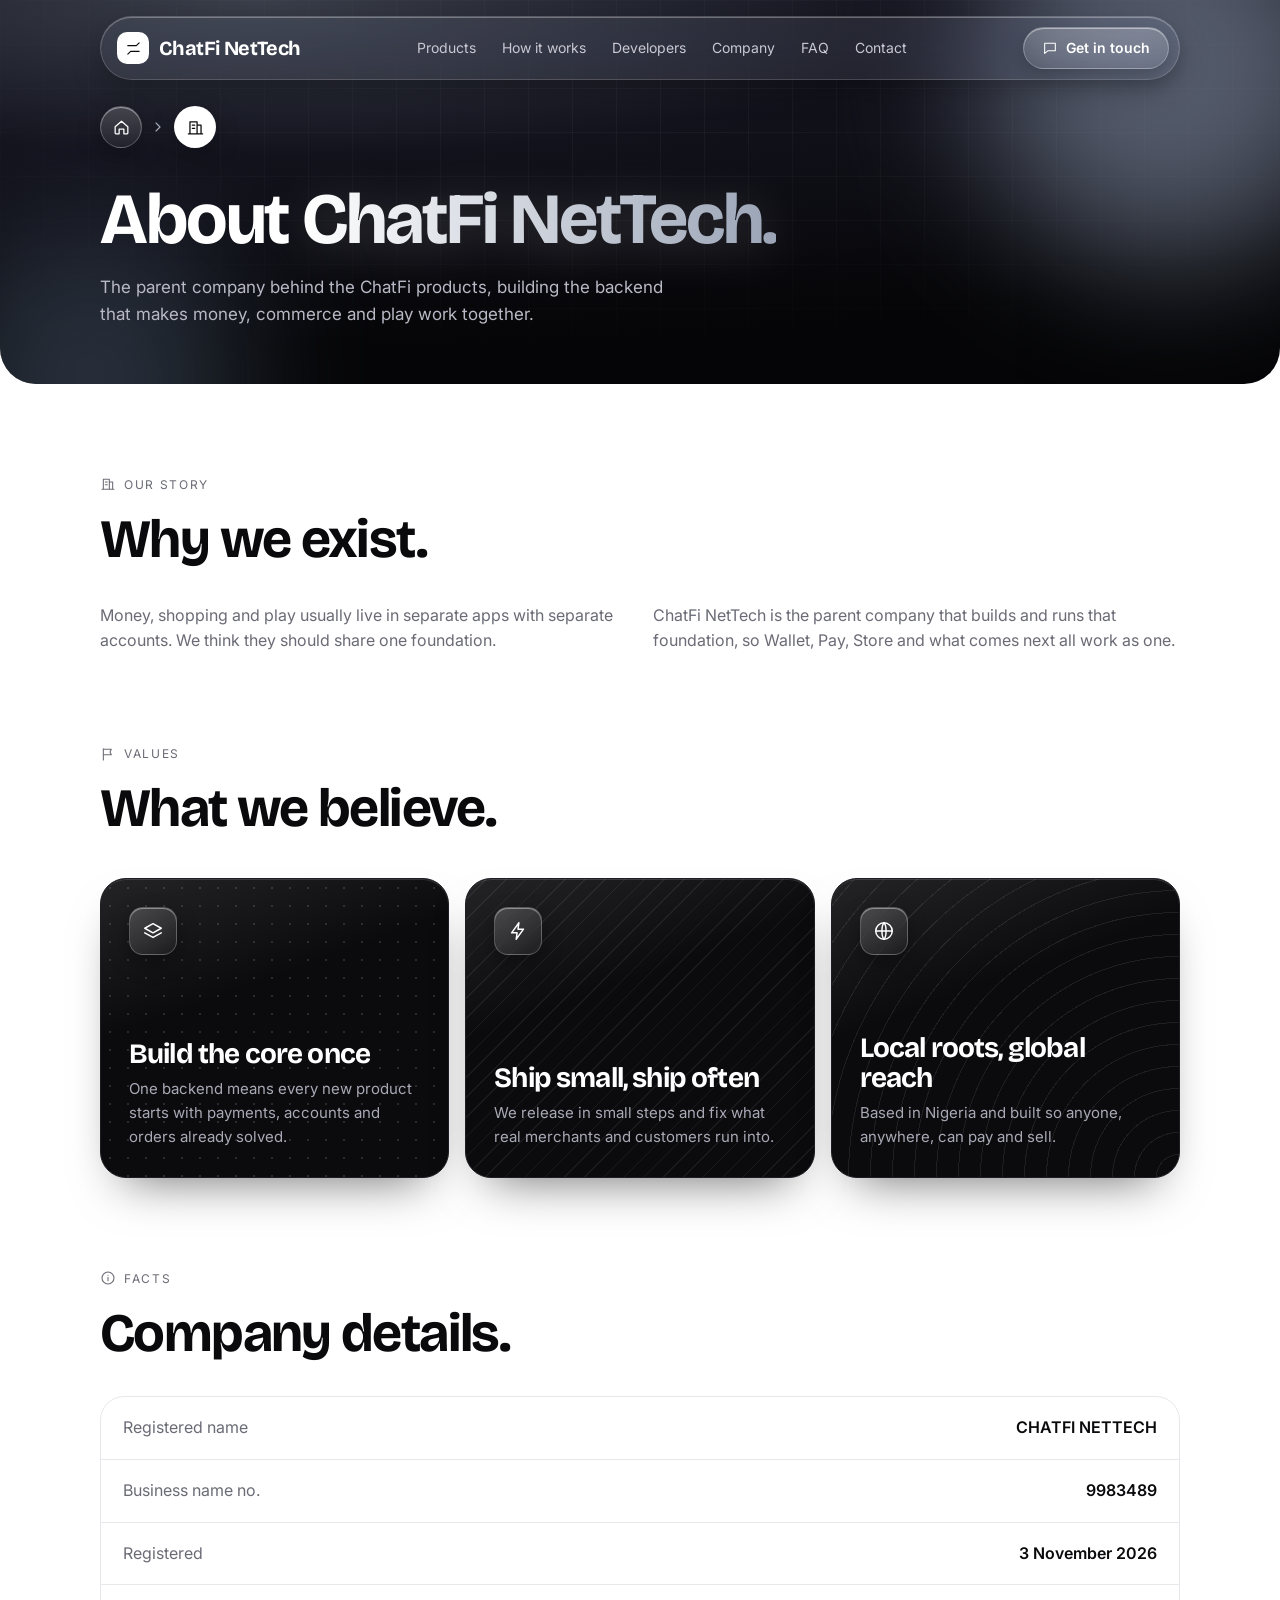
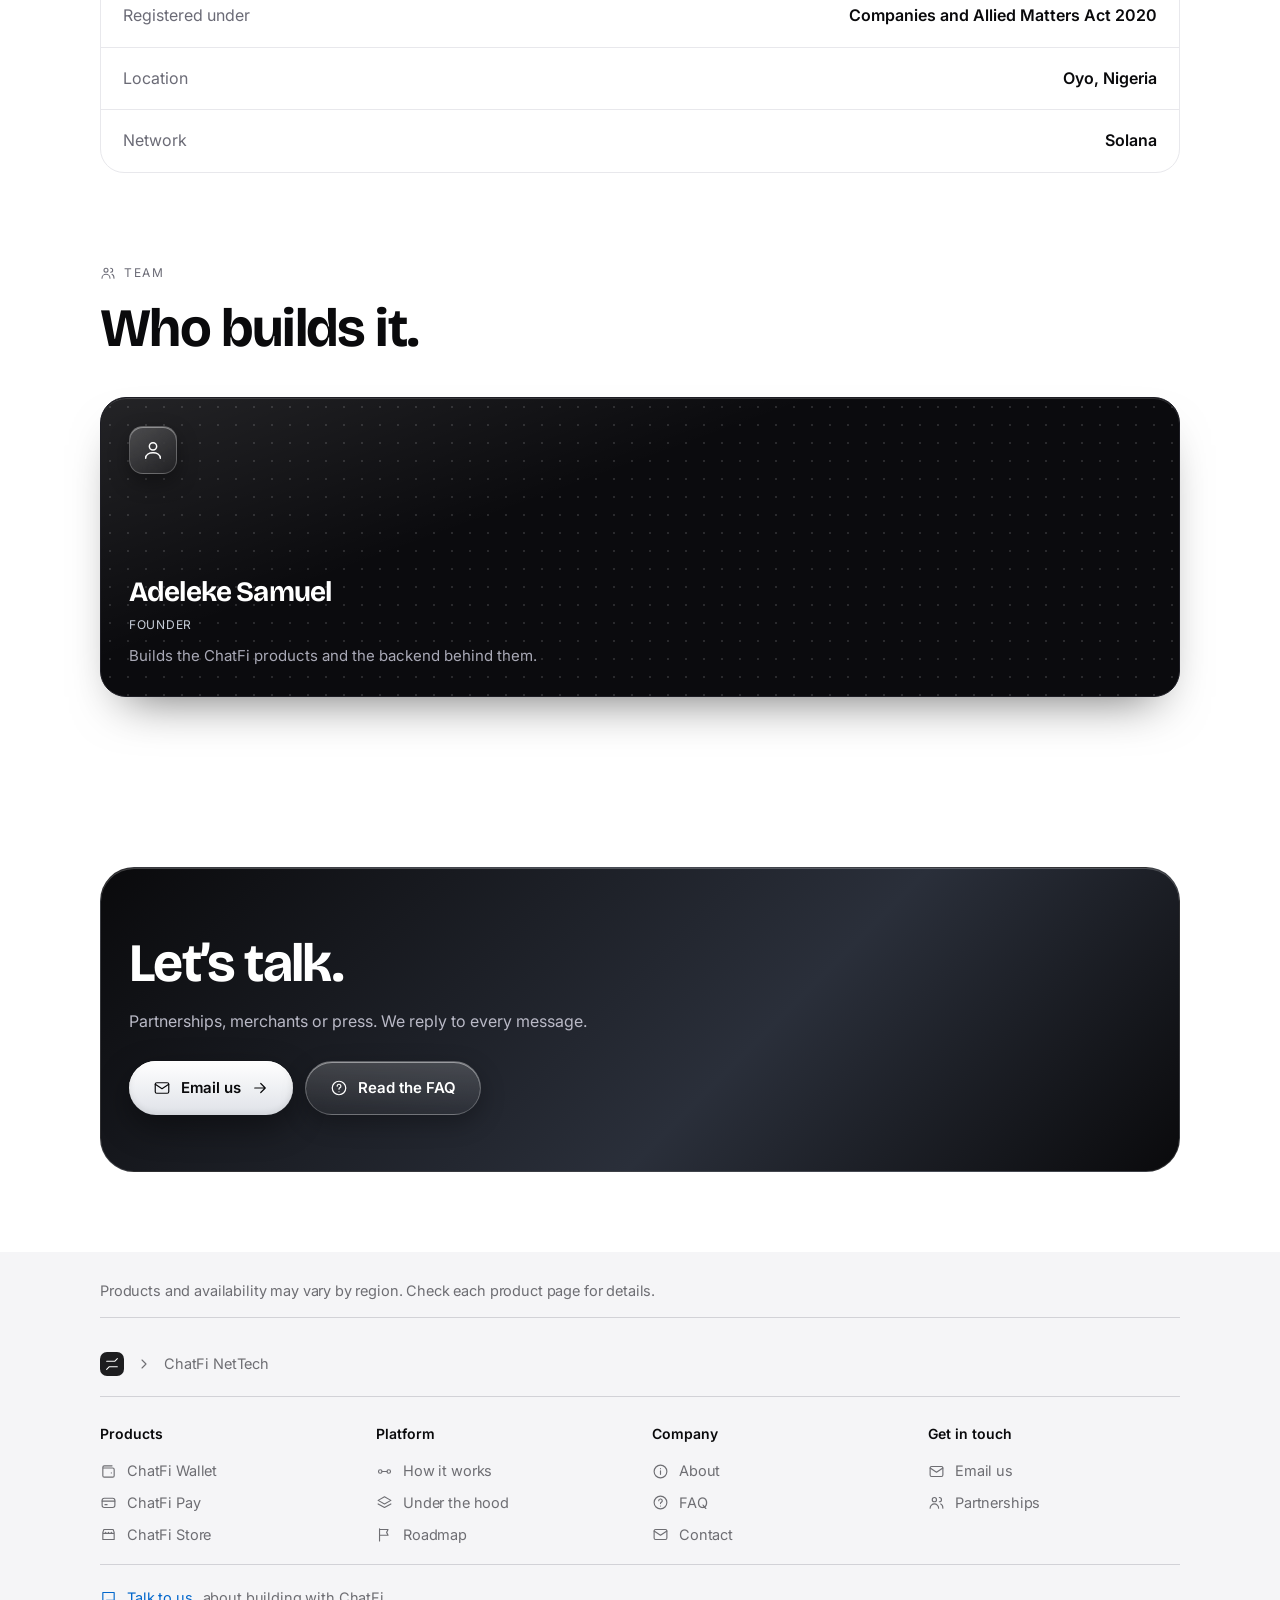
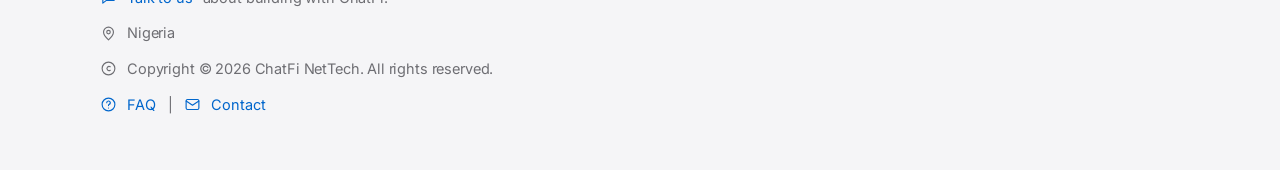
==== about.html @ 21c11945 "Add How it works, Under the hood, About and FAQ pages" ====
<!DOCTYPE html>
<html lang="en">
<head>
<meta charset="utf-8">
<meta name="viewport" content="width=device-width, initial-scale=1, viewport-fit=cover">
<title>About | ChatFi NetTech</title>
<meta name="description" content="About ChatFi NetTech, the parent company behind ChatFi Wallet, Pay and Store.">
<link rel="preconnect" href="https://fonts.googleapis.com">
<link rel="preconnect" href="https://fonts.gstatic.com" crossorigin>
<link href="https://fonts.googleapis.com/css2?family=Bricolage+Grotesque:wght@500;700&family=Inter:wght@400;500;600&display=swap" rel="stylesheet">
<link rel="stylesheet" href="style.css">
<link rel="stylesheet" href="pages.css">
</head>
<body>
<header class="hero page-hero">
<div class="grid"></div>
<div class="wrap">
<nav>
<a class="brand" href="index.html"><span class="logo"><svg class="i" viewBox="0 0 24 24"><path d="M4 8h12l4-4M20 16H8l-4 4"/></svg></span>ChatFi NetTech</a>
<div class="links"><a href="index.html#products">Products</a><a href="how-it-works.html">How it works</a><a href="under-the-hood.html">Developers</a><a href="about.html">Company</a><a href="faq.html">FAQ</a><a href="index.html#contact">Contact</a></div>
<a class="pill" href="index.html#contact"><svg class="i" viewBox="0 0 24 24"><path d="M4 5h16v11H9l-5 4V5z"/></svg>Get in touch</a>
</nav>
<div class="crumbs" role="navigation" aria-label="Breadcrumb"><a class="cr" href="index.html" aria-label="Home" title="Home"><svg class="i" viewBox="0 0 24 24"><path d="M4 11l8-7 8 7v8a1 1 0 0 1-1 1h-4v-6H9v6H5a1 1 0 0 1-1-1v-8z"/></svg></a><svg class="i" viewBox="0 0 24 24"><path d="M9 6l6 6-6 6"/></svg><span class="cr on" aria-current="page" title="About"><svg class="i" viewBox="0 0 24 24"><path d="M5 20V5h9v15M14 9h5v11M3 20h18M8 9h3M8 13h3"/></svg></span></div>
<h1>About <span>ChatFi NetTech.</span></h1>
<p class="lead">The parent company behind the ChatFi products, building the backend that makes money, commerce and play work together.</p>
</div>
</header>
<main class="wrap">
<section><div class="rv"><span class="tag"><svg class="i" viewBox="0 0 24 24"><path d="M5 20V5h9v15M14 9h5v11M3 20h18M8 9h3M8 13h3"/></svg>Our story</span><h2>Why we exist.</h2></div><div class="two rv"><p>Money, shopping and play usually live in separate apps with separate accounts. We think they should share one foundation.</p><p>ChatFi NetTech is the parent company that builds and runs that foundation, so Wallet, Pay, Store and what comes next all work as one.</p></div></section><section><div class="rv"><span class="tag"><svg class="i" viewBox="0 0 24 24"><path d="M5 21V4M5 5h12l-2 4 2 4H5"/></svg>Values</span><h2>What we believe.</h2></div><div class="cards rv"><div class="card st"><div class="pat p1"></div><div class="ic"><svg class="i" viewBox="0 0 24 24"><path d="M12 4l9 5-9 5-9-5 9-5zM3 14l9 5 9-5"/></svg></div><h3>Build the core once</h3><p>One backend means every new product starts with payments, accounts and orders already solved.</p></div><div class="card st"><div class="pat p2"></div><div class="ic"><svg class="i" viewBox="0 0 24 24"><path d="M13 3L5 14h6l-1 7 8-11h-6l1-7z"/></svg></div><h3>Ship small, ship often</h3><p>We release in small steps and fix what real merchants and customers run into.</p></div><div class="card st"><div class="pat p3"></div><div class="ic"><svg class="i" viewBox="0 0 24 24"><circle cx="12" cy="12" r="9"/><path d="M3 12h18M12 3c3 3 3 15 0 18M12 3c-3 3-3 15 0 18"/></svg></div><h3>Local roots, global reach</h3><p>Based in Nigeria and built so anyone, anywhere, can pay and sell.</p></div></div></section><section><div class="rv"><span class="tag"><svg class="i" viewBox="0 0 24 24"><circle cx="12" cy="12" r="9"/><path d="M12 11v5M12 8h.01"/></svg>Facts</span><h2>Company details.</h2></div><div class="kv rv"><div><span>Registered name</span><b>CHATFI NETTECH</b></div><div><span>Business name no.</span><b>9983489</b></div><div><span>Registered</span><b>3 November 2026</b></div><div><span>Registered under</span><b>Companies and Allied Matters Act 2020</b></div><div><span>Location</span><b>Oyo, Nigeria</b></div><div><span>Network</span><b>Solana</b></div></div></section><section><div class="rv"><span class="tag"><svg class="i" viewBox="0 0 24 24"><circle cx="9" cy="8" r="3"/><path d="M3 20c0-3.5 3-6 6-6s6 2.5 6 6M16 5a3 3 0 0 1 0 6M18 14c2 .8 3 3 3 6"/></svg>Team</span><h2>Who builds it.</h2></div><div class="cards rv"><div class="card st"><div class="pat p1"></div><div class="ic"><svg class="i" viewBox="0 0 24 24"><circle cx="12" cy="8" r="4"/><path d="M4 21c0-4 4-6 8-6s8 2 8 6"/></svg></div><h3>Adeleke Samuel</h3><span class="pur">Founder</span><p>Builds the ChatFi products and the backend behind them.</p></div></div></section><section><div class="band sm rv"><h2>Let’s talk.</h2><p>Partnerships, merchants or press. We reply to every message.</p><div class="cta"><a class="btn w" href="mailto:adelekesamuel917@gmail.com"><svg class="i" viewBox="0 0 24 24"><rect x="3" y="5" width="18" height="14" rx="2"/><path d="M3 7l9 6 9-6"/></svg>Email us <svg class="i" viewBox="0 0 24 24"><path d="M5 12h14M13 6l6 6-6 6"/></svg></a><a class="btn o" href="faq.html"><svg class="i" viewBox="0 0 24 24"><circle cx="12" cy="12" r="9"/><path d="M9.5 9.5a2.5 2.5 0 1 1 3.5 2.3c-.7.4-1 .9-1 1.7M12 17h.01"/></svg>Read the FAQ</a></div></div></section>
</main>
<footer class="ft"><div class="wrap">
<p class="note">Products and availability may vary by region. Check each product page for details.</p>
<div class="crumb"><span class="logo"><svg class="i" viewBox="0 0 24 24"><path d="M4 8h12l4-4M20 16H8l-4 4"/></svg></span><svg class="i" viewBox="0 0 24 24"><path d="M9 6l6 6-6 6"/></svg><span>ChatFi NetTech</span></div>
<div class="fgrid">
<details class="fs"><summary><span class="sl"><svg class="i" viewBox="0 0 24 24"><rect x="4" y="4" width="7" height="7" rx="1.5"/><rect x="13" y="4" width="7" height="7" rx="1.5"/><rect x="4" y="13" width="7" height="7" rx="1.5"/><rect x="13" y="13" width="7" height="7" rx="1.5"/></svg>Products</span><svg class="i" viewBox="0 0 24 24"><path d="M6 9l6 6 6-6"/></svg></summary><div><a href="index.html#products"><svg class="i" viewBox="0 0 24 24"><path d="M4 7h14a2 2 0 0 1 2 2v9a2 2 0 0 1-2 2H6a2 2 0 0 1-2-2V7zm0 0V6a2 2 0 0 1 2-2h11M16 14h.01"/></svg>ChatFi Wallet</a><a href="https://pay.chatfi.pro"><svg class="i" viewBox="0 0 24 24"><rect x="3" y="6" width="18" height="13" rx="3"/><path d="M3 10h18M7 15h3"/></svg>ChatFi Pay</a><a href="https://chatfi.shop"><svg class="i" viewBox="0 0 24 24"><path d="M4 9l1.5-4h13L20 9M4 9v10h16V9M4 9c0 2 4 2 4 0 0 2 4 2 4 0 0 2 4 2 4 0 0 2 4 2 4 0"/></svg>ChatFi Store</a></div></details>
<details class="fs"><summary><span class="sl"><svg class="i" viewBox="0 0 24 24"><path d="M12 4l9 5-9 5-9-5 9-5zM3 14l9 5 9-5"/></svg>Platform</span><svg class="i" viewBox="0 0 24 24"><path d="M6 9l6 6 6-6"/></svg></summary><div><a href="how-it-works.html"><svg class="i" viewBox="0 0 24 24"><circle cx="6" cy="12" r="2.5"/><circle cx="18" cy="12" r="2.5"/><path d="M8.5 12h7"/></svg>How it works</a><a href="under-the-hood.html"><svg class="i" viewBox="0 0 24 24"><path d="M12 4l9 5-9 5-9-5 9-5zM3 14l9 5 9-5"/></svg>Under the hood</a><a href="index.html#roadmap"><svg class="i" viewBox="0 0 24 24"><path d="M5 21V4M5 5h12l-2 4 2 4H5"/></svg>Roadmap</a></div></details>
<details class="fs"><summary><span class="sl"><svg class="i" viewBox="0 0 24 24"><path d="M5 20V5h9v15M14 9h5v11M3 20h18M8 9h3M8 13h3"/></svg>Company</span><svg class="i" viewBox="0 0 24 24"><path d="M6 9l6 6 6-6"/></svg></summary><div><a href="about.html"><svg class="i" viewBox="0 0 24 24"><circle cx="12" cy="12" r="9"/><path d="M12 11v5M12 8h.01"/></svg>About</a><a href="faq.html"><svg class="i" viewBox="0 0 24 24"><circle cx="12" cy="12" r="9"/><path d="M9.5 9.5a2.5 2.5 0 1 1 3.5 2.3c-.7.4-1 .9-1 1.7M12 17h.01"/></svg>FAQ</a><a href="index.html#contact"><svg class="i" viewBox="0 0 24 24"><rect x="3" y="5" width="18" height="14" rx="2"/><path d="M3 7l9 6 9-6"/></svg>Contact</a></div></details>
<details class="fs"><summary><span class="sl"><svg class="i" viewBox="0 0 24 24"><path d="M4 5h16v11H9l-5 4V5z"/></svg>Get in touch</span><svg class="i" viewBox="0 0 24 24"><path d="M6 9l6 6 6-6"/></svg></summary><div><a href="mailto:adelekesamuel917@gmail.com"><svg class="i" viewBox="0 0 24 24"><rect x="3" y="5" width="18" height="14" rx="2"/><path d="M3 7l9 6 9-6"/></svg>Email us</a><a href="index.html#contact"><svg class="i" viewBox="0 0 24 24"><circle cx="9" cy="8" r="3"/><path d="M3 20c0-3.5 3-6 6-6s6 2.5 6 6M16 5a3 3 0 0 1 0 6M18 14c2 .8 3 3 3 6"/></svg>Partnerships</a></div></details>
</div>
<p class="fl ir"><a href="index.html#contact"><svg class="i" viewBox="0 0 24 24"><path d="M4 5h16v11H9l-5 4V5z"/></svg>Talk to us</a><span> about building with ChatFi.</span></p>
<p class="ir"><svg class="i" viewBox="0 0 24 24"><path d="M12 21s7-6.2 7-11a7 7 0 1 0-14 0c0 4.8 7 11 7 11z"/><circle cx="12" cy="10" r="2.5"/></svg>Nigeria</p>
<p class="ir"><svg class="i" viewBox="0 0 24 24"><circle cx="12" cy="12" r="9"/><path d="M14.5 9.5a3 3 0 1 0 0 5"/></svg>Copyright © 2026 ChatFi NetTech. All rights reserved.</p>
<p class="fb"><a href="faq.html"><svg class="i" viewBox="0 0 24 24"><circle cx="12" cy="12" r="9"/><path d="M9.5 9.5a2.5 2.5 0 1 1 3.5 2.3c-.7.4-1 .9-1 1.7M12 17h.01"/></svg>FAQ</a><span>|</span><a href="index.html#contact"><svg class="i" viewBox="0 0 24 24"><rect x="3" y="5" width="18" height="14" rx="2"/><path d="M3 7l9 6 9-6"/></svg>Contact</a></p>
</div></footer>
<script>
if(matchMedia('(min-width:800px)').matches)document.querySelectorAll('.fs').forEach(function(d){d.open=true});
document.querySelectorAll('.card').forEach(function(c){c.addEventListener('pointermove',function(e){var r=c.getBoundingClientRect();c.style.setProperty('--x',(e.clientX-r.left)+'px');c.style.setProperty('--y',(e.clientY-r.top)+'px')})});
var io=new IntersectionObserver(function(es){es.forEach(function(e){if(e.isIntersecting){e.target.classList.add('on');io.unobserve(e.target)}})},{threshold:.1});
document.querySelectorAll('.rv').forEach(function(el){io.observe(el)});

</script>
</body>
</html>
---- style.css ----
:root{--bg:#fff;--ink:#0a0a0c;--mute:#6b6b76;--line:#e8e8ec;--acc:#7c8799;box-sizing:border-box;padding-top:env(safe-area-inset-top,0px);padding-bottom:env(safe-area-inset-bottom,0px)}
@media (prefers-color-scheme:dark){:root:not([data-theme="light"]){--bg:#0a0a0c;--ink:#f4f4f6;--mute:#9a9aa6;--line:#26262c}}
:root[data-theme="dark"]{--bg:#0a0a0c;--ink:#f4f4f6;--mute:#9a9aa6;--line:#26262c}
*{box-sizing:border-box;margin:0}
html{scroll-behavior:smooth}
body{background:var(--bg);color:var(--ink);font-family:Manrope,system-ui,sans-serif;line-height:1.6;-webkit-font-smoothing:antialiased;overflow-x:hidden}
h1,h2,h3,.brand{font-family:'Bricolage Grotesque',Manrope,sans-serif;letter-spacing:-.03em;line-height:1.05}
a{color:inherit;text-decoration:none}
svg.i{width:22px;height:22px;fill:none;stroke:currentColor;stroke-width:1.6;stroke-linecap:round;stroke-linejoin:round;flex:none}
.wrap{max-width:1120px;margin:0 auto;padding:0 20px}
.hero{background:radial-gradient(120% 90% at 20% 0%,#3a3f4b 0%,#12121c 45%,#050507 100%);color:#fff;border-radius:0 0 36px 36px;position:relative;overflow:hidden;padding-bottom:40px}
.hero::before,.hero::after{content:"";position:absolute;border-radius:50%;filter:blur(70px);opacity:.55;animation:drift 14s ease-in-out infinite alternate}
.hero::before{width:380px;height:380px;background:#8e9bb3;top:-120px;right:-80px}
.hero::after{width:300px;height:300px;background:#475569;bottom:-140px;left:-60px;animation-delay:-6s}
@keyframes drift{to{transform:translate(-60px,50px) scale(1.15)}}
.grid{position:absolute;inset:0;background-image:linear-gradient(rgba(255,255,255,.05) 1px,transparent 1px),linear-gradient(90deg,rgba(255,255,255,.05) 1px,transparent 1px);background-size:44px 44px;-webkit-mask-image:radial-gradient(70% 70% at 50% 30%,#000,transparent);mask-image:radial-gradient(70% 70% at 50% 30%,#000,transparent)}
.hero .wrap{position:relative;z-index:2}
nav{display:flex;align-items:center;justify-content:space-between;padding:20px 0}
.brand{font-weight:700;font-size:20px;display:flex;align-items:center;gap:10px}
.logo{width:32px;height:32px;border-radius:10px;background:#fff;color:#0a0a0c;display:grid;place-items:center}
.logo svg{width:17px;height:17px}
.links{display:flex;gap:26px;font-size:14px;color:#c9c9d4}
.links a:hover{color:#fff}
.pill{border:1px solid rgba(255,255,255,.28);padding:9px 18px;border-radius:99px;font-size:14px;font-weight:600;transition:.25s}
.pill:hover{background:#fff;color:#0a0a0c}
h1{font-size:clamp(42px,8.4vw,88px);font-weight:700;margin:130px 0 22px;max-width:15ch}
h1 span{background:linear-gradient(90deg,#ffffff,#9aa4b6);-webkit-background-clip:text;background-clip:text;color:transparent}
.lead{max-width:52ch;color:#b9b9c6;font-size:17px}
.cta{display:flex;flex-wrap:wrap;gap:12px;margin-top:34px}
.btn{display:inline-flex;align-items:center;gap:10px;padding:14px 24px;border-radius:99px;font-weight:600;font-size:15px;transition:.25s}
.btn.w{background:#fff;color:#0a0a0c}.btn.w:hover{transform:translateY(-2px);box-shadow:0 10px 30px rgba(255,255,255,.3)}
.btn.o{border:1px solid rgba(255,255,255,.3);color:#fff}.btn.o:hover{background:rgba(255,255,255,.1)}
.btn svg{width:18px;height:18px}
.ticker{overflow:hidden;border-block:1px solid var(--line);margin:56px 0 0;padding:16px 0;white-space:nowrap}
.ticker div{display:inline-flex;gap:48px;animation:slide 28s linear infinite;font-family:'Bricolage Grotesque',sans-serif;font-size:20px;color:var(--mute)}
.ticker span{display:inline-flex;align-items:center;gap:48px}
.ticker span::after{content:"";width:6px;height:6px;border-radius:50%;background:var(--acc)}
@keyframes slide{to{transform:translateX(-50%)}}
section{padding:90px 0 0}
.tag{font-size:12px;letter-spacing:.14em;text-transform:uppercase;color:var(--mute)}
h2{font-size:clamp(32px,5.4vw,54px);margin:12px 0 16px;max-width:18ch}
.sub{color:var(--mute);max-width:56ch}
.cards{display:grid;gap:16px;margin-top:40px;grid-template-columns:repeat(auto-fit,minmax(250px,1fr))}
.card{position:relative;background:#0b0b0e;color:#fff;border-radius:26px;padding:28px;min-height:400px;display:flex;flex-direction:column;overflow:hidden;border:1px solid #1d1d24;transition:transform .35s}
.card:hover{transform:translateY(-6px)}
.pat{position:absolute;inset:0;opacity:.9}
.p1{background-image:radial-gradient(rgba(255,255,255,.14) 1.2px,transparent 1.3px);background-size:18px 18px}
.p2{background-image:repeating-linear-gradient(135deg,rgba(255,255,255,.07) 0 1px,transparent 1px 14px)}
.p3{background-image:repeating-radial-gradient(circle at 100% 100%,rgba(255,255,255,.09) 0 1px,transparent 1px 22px)}
.card::after{content:"";position:absolute;inset:0;background:radial-gradient(260px circle at var(--x,50%) var(--y,0%),rgba(255,255,255,.16),transparent 65%);opacity:0;transition:opacity .3s}
.card:hover::after{opacity:1}
.card>*:not(.pat){position:relative;z-index:2}
.ic{width:48px;height:48px;border-radius:14px;border:1px solid rgba(255,255,255,.18);display:grid;place-items:center;background:rgba(255,255,255,.05)}
.card h3{font-size:28px;margin:auto 0 8px;padding-top:70px}
.pur{font-size:12px;letter-spacing:.06em;text-transform:uppercase;color:#c7ced9;margin-bottom:10px}
.p4{background-image:repeating-linear-gradient(0deg,rgba(255,255,255,.08) 0 2px,transparent 2px 16px)}
.red{background:#d9d9e2;color:transparent;border-radius:3px;padding:0 3px;-webkit-user-select:none;user-select:none;transition:background .4s}
.lock:hover .red{background:#ffffff}
.lock .ic{border-color:#d9d9e2}
.card p{color:#a9a9b6;font-size:15px}
.more{display:inline-flex;align-items:center;gap:8px;margin-top:20px;font-weight:600;font-size:14px;color:#ffffff}
.more svg{width:16px;height:16px;transition:transform .25s}.card:hover .more svg{transform:translateX(5px)}
.stats{display:grid;grid-template-columns:repeat(auto-fit,minmax(200px,1fr));margin-top:40px;border:1px solid var(--line);border-radius:26px;overflow:hidden}
.stat{padding:30px 26px;border-right:1px solid var(--line)}
.stat b{display:block;font-family:'Bricolage Grotesque',sans-serif;font-size:42px;letter-spacing:-.03em}
.stat span{color:var(--mute);font-size:14px}
.band{margin-top:90px;background:linear-gradient(135deg,#0a0a0c,#2a2f3a 60%,#0a0a0c);color:#fff;border-radius:34px;padding:56px 28px;position:relative;overflow:hidden}
.band h2{max-width:16ch}
.band p{color:#b9b9c6;max-width:46ch}
.band .cta{margin-top:26px}
.rv{opacity:0;transform:translateY(24px);transition:opacity .8s,transform .8s}
.rv.on{opacity:1;transform:none}

.steps{display:grid;gap:16px;margin-top:40px;grid-template-columns:repeat(auto-fit,minmax(250px,1fr));counter-reset:s}
.step{border:1px solid var(--line);border-radius:24px;padding:26px;position:relative;counter-increment:s}
.step::before{content:"0" counter(s);font-family:'Bricolage Grotesque',sans-serif;font-size:14px;color:var(--mute)}
.step h3{font-size:24px;margin:34px 0 8px}
.step p{color:var(--mute);font-size:15px}
.step:not(:last-child)::after{content:"";position:absolute;top:50%;right:-17px;width:18px;border-top:2px dashed var(--acc)}
.dev{margin-top:40px;display:grid;gap:16px;grid-template-columns:repeat(auto-fit,minmax(280px,1fr))}
.term{background:#0b0b0e;color:#d8d8e4;border-radius:26px;padding:26px;font-family:ui-monospace,Menlo,Consolas,monospace;font-size:13px;line-height:1.9;position:relative;overflow:hidden;border:1px solid #1d1d24}
.term::before{content:"";position:absolute;inset:0;background-image:radial-gradient(rgba(255,255,255,.1) 1.2px,transparent 1.3px);background-size:18px 18px;-webkit-mask-image:linear-gradient(120deg,transparent 50%,#000);mask-image:linear-gradient(120deg,transparent 50%,#000)}
.term>*{position:relative}
.term .d{display:flex;gap:6px;margin-bottom:16px}.term .d i{width:9px;height:9px;border-radius:50%;background:#2c2c36}
.term .k{color:#c7ced9}.term .g{color:#9aa4b6}.term .m{color:#6c6c7a}
.feat{display:grid;grid-template-columns:1fr 1fr;gap:12px}
.fi{border:1px solid var(--line);border-radius:20px;padding:20px}
.fi svg{margin-bottom:26px}
.fi b{display:block;font-family:'Bricolage Grotesque',sans-serif;font-size:18px;letter-spacing:-.02em;line-height:1.2;margin-bottom:6px}
.fi span{color:var(--mute);font-size:13px;display:block;line-height:1.5}
.road{margin-top:40px;border-left:2px dashed var(--line);margin-left:8px}
.ri{position:relative;padding:0 0 34px 28px}
.ri::before{content:"";position:absolute;left:-7px;top:6px;width:12px;height:12px;border-radius:50%;background:var(--bg);border:2px solid var(--acc)}
.ri.now::before{background:var(--acc)}
.ri small{font-size:12px;letter-spacing:.12em;text-transform:uppercase;color:var(--mute)}
.ri h3{font-size:24px;margin:4px 0 6px}
.ri p{color:var(--mute);max-width:56ch;font-size:15px}
.faq{margin-top:34px;border-top:1px solid var(--line)}
details{border-bottom:1px solid var(--line);padding:20px 0}
summary{list-style:none;cursor:pointer;display:flex;justify-content:space-between;gap:16px;align-items:center;font-family:'Bricolage Grotesque',sans-serif;font-size:21px;letter-spacing:-.02em}
summary::-webkit-details-marker{display:none}
summary svg{transition:transform .3s}
details[open] summary svg{transform:rotate(45deg)}
details p{color:var(--mute);margin-top:12px;max-width:60ch;font-size:15px}
@media(max-width:700px){.step:not(:last-child)::after{display:none}}

.ft{--fbg:#f5f5f7;--ftx:#6e6e73;--fln:#d2d2d7;--flk:#0066cc;background:var(--fbg);color:var(--ftx);margin-top:80px;padding:28px 0 40px;font-size:14px;line-height:1.5}
@media (prefers-color-scheme:dark){:root:not([data-theme="light"]) .ft{--fbg:#161618;--ftx:#a1a1a6;--fln:#2c2c30;--flk:#4da3ff}}
:root[data-theme="dark"] .ft{--fbg:#161618;--ftx:#a1a1a6;--fln:#2c2c30;--flk:#4da3ff}
.ft p{margin:0 0 14px}
.ft .note{padding-bottom:16px;border-bottom:1px solid var(--fln)}
.ft a{color:var(--ftx)}.ft a:hover{text-decoration:underline}
.ft .fl a,.ft .fb a{color:var(--flk)}
.crumb{display:flex;align-items:center;gap:12px;padding:20px 0;border-bottom:1px solid var(--fln);margin-bottom:0}
.crumb .logo{width:24px;height:24px;border-radius:7px;background:#1d1d1f;color:#fff}.crumb .logo svg{width:13px;height:13px}
.crumb svg.i{width:16px;height:16px}
.fgrid{margin-bottom:22px}
.fs{border-bottom:1px solid var(--fln);padding:0}
.fs summary{font-family:Manrope,system-ui,sans-serif;font-size:14px;letter-spacing:0;padding:16px 0;color:var(--ftx)}
.fs summary svg{width:18px;height:18px}
.fs[open] summary svg{transform:rotate(180deg)}
.fs div{display:flex;flex-direction:column;gap:10px;padding:0 0 18px}
.fb{display:flex;gap:12px}
@media(min-width:800px){.fgrid{display:grid;grid-template-columns:repeat(4,1fr);gap:24px;border-bottom:1px solid var(--fln);padding-top:10px}.fs{border:0}.fs summary{pointer-events:none;color:var(--ink);font-weight:600}.fs summary svg{display:none}}

nav{background:rgba(255,255,255,.07);-webkit-backdrop-filter:blur(18px) saturate(140%);backdrop-filter:blur(18px) saturate(140%);border:1px solid rgba(255,255,255,.16);border-radius:99px;padding:10px 10px 10px 16px;margin-top:16px;box-shadow:inset 0 1px 0 rgba(255,255,255,.3),0 10px 30px rgba(0,0,0,.25)}
.pill,.btn.o{background:linear-gradient(180deg,rgba(255,255,255,.18),rgba(255,255,255,.05));-webkit-backdrop-filter:blur(16px);backdrop-filter:blur(16px);border:1px solid rgba(255,255,255,.24);color:#fff!important;-webkit-text-fill-color:#fff;box-shadow:inset 0 1px 0 rgba(255,255,255,.45),0 8px 24px rgba(0,0,0,.28)}
.pill:hover,.btn.o:hover{background:linear-gradient(180deg,rgba(255,255,255,.3),rgba(255,255,255,.1));color:#fff}
.btn{position:relative;overflow:hidden}
.btn.w{background:linear-gradient(180deg,#fff,#dfe2e8);box-shadow:inset 0 1px 0 #fff,inset 0 -2px 6px rgba(0,0,0,.08),0 12px 32px rgba(0,0,0,.4)}
.btn.w::after{content:"";position:absolute;top:0;left:-70%;width:45%;height:100%;background:linear-gradient(100deg,transparent,rgba(255,255,255,.9),transparent);transform:skewX(-20deg);transition:left .7s}
.btn.w:hover::after{left:130%}
.ic{background:linear-gradient(145deg,rgba(255,255,255,.2),rgba(255,255,255,.03));-webkit-backdrop-filter:blur(10px);backdrop-filter:blur(10px);border:1px solid rgba(255,255,255,.22);box-shadow:inset 0 1px 0 rgba(255,255,255,.4),0 8px 20px rgba(0,0,0,.35)}
.card{box-shadow:inset 0 1px 0 rgba(255,255,255,.14),0 24px 50px -24px rgba(0,0,0,.6)}
.card::before{content:"";position:absolute;inset:0;border-radius:inherit;background:linear-gradient(160deg,rgba(255,255,255,.1),transparent 38%);pointer-events:none;z-index:1}
.step,.fi{background:linear-gradient(180deg,var(--bg),color-mix(in srgb,var(--bg) 93%,var(--ink)));box-shadow:inset 0 1px 0 rgba(255,255,255,.8),0 14px 34px -18px rgba(10,10,12,.22)}
.stats{background:linear-gradient(135deg,color-mix(in srgb,var(--bg) 92%,var(--ink)),var(--bg) 50%,color-mix(in srgb,var(--bg) 90%,var(--ink)));box-shadow:inset 0 1px 0 rgba(255,255,255,.8),0 18px 40px -22px rgba(10,10,12,.25)}
.band{border:1px solid rgba(255,255,255,.14);box-shadow:inset 0 1px 0 rgba(255,255,255,.22)}
.hero .grid{opacity:.8}
.hero h1 span{filter:drop-shadow(0 6px 24px rgba(255,255,255,.18))}

.tag,.ri small{display:inline-flex;align-items:center;gap:8px}
.tag svg,.ri small svg{width:16px;height:16px}
.pill{display:inline-flex;align-items:center;gap:8px}
.pill svg{width:16px;height:16px}
.si{display:grid;place-items:center;width:46px;height:46px;border-radius:14px;margin-top:26px;border:1px solid var(--line);background:linear-gradient(145deg,#2a2f3a,#0b0b0e);color:#fff;box-shadow:inset 0 1px 0 rgba(255,255,255,.25)}
.step h3{margin-top:18px}
.hero .ticker{margin:110px 0 0;border-color:rgba(255,255,255,.16)}
.hero .ticker div{color:#b3bac8}
.hero .ticker span::after{background:#c7ced9}

.ft a{display:inline-flex;align-items:center;gap:10px}
.ft a svg.i,.ft .ir>svg.i{width:17px;height:17px;flex:none}
.ft .ir{display:flex;align-items:center;gap:10px}
.fs .sl{display:inline-flex;align-items:center;gap:12px}
.fs .sl svg{width:19px;height:19px}
.fs summary>svg{width:18px;height:18px}
@media(max-width:700px){.links{display:none}.stat{border-right:0;border-bottom:1px solid var(--line)}}
@media(prefers-reduced-motion:reduce){*{animation:none!important;transition:none!important}.rv{opacity:1;transform:none}}
---- pages.css ----
body,.fs summary,.ft{font-family:Inter,system-ui,-apple-system,"Segoe UI",Roboto,sans-serif}
.ft{letter-spacing:-.01em;font-size:14.5px}
.fs summary{color:var(--ink)}
.page-hero{padding-bottom:56px}
.page-hero h1{font-size:clamp(38px,7.4vw,72px);margin:34px 0 16px;max-width:16ch}
.crumbs{display:flex;align-items:center;gap:8px;margin-top:26px}
.cr{width:42px;height:42px;border-radius:50%;display:grid;place-items:center;color:#fff;background:linear-gradient(180deg,rgba(255,255,255,.18),rgba(255,255,255,.05));border:1px solid rgba(255,255,255,.24);-webkit-backdrop-filter:blur(16px);backdrop-filter:blur(16px);box-shadow:inset 0 1px 0 rgba(255,255,255,.45),0 8px 24px rgba(0,0,0,.28);transition:.25s}
a.cr:hover{background:rgba(255,255,255,.3);transform:translateY(-2px)}
.cr.on{background:#fff;color:#0a0a0c}
.cr svg{width:19px;height:19px}
.crumbs>svg{width:16px;height:16px;color:#aab2c0}
.tl{margin-top:40px;display:grid;gap:14px}
.tr{display:grid;grid-template-columns:auto 1fr;gap:18px;align-items:start;border:1px solid var(--line);border-radius:24px;padding:22px;background:linear-gradient(180deg,var(--bg),color-mix(in srgb,var(--bg) 93%,var(--ink)));box-shadow:inset 0 1px 0 rgba(255,255,255,.8),0 14px 34px -18px rgba(10,10,12,.22)}
.tr .si{margin:0}
.tr small{font-size:12px;letter-spacing:.12em;text-transform:uppercase;color:var(--mute)}
.tr h3{font-size:22px;margin:4px 0 6px}
.tr p{color:var(--mute);font-size:15px}
.card.st{min-height:300px;cursor:default}
.arch{background:#0b0b0e;color:#fff;border-radius:26px;padding:26px;position:relative;overflow:hidden;border:1px solid #1d1d24;margin-top:40px;box-shadow:inset 0 1px 0 rgba(255,255,255,.14)}
.arch::before{content:"";position:absolute;inset:0;background-image:radial-gradient(rgba(255,255,255,.1) 1.2px,transparent 1.3px);background-size:18px 18px;pointer-events:none}
.arch>*{position:relative}
.al{font-size:12px;letter-spacing:.12em;text-transform:uppercase;color:#aab2c0;margin-bottom:12px}
.ar{display:flex;flex-wrap:wrap;gap:10px}
.ac{display:inline-flex;align-items:center;gap:8px;padding:10px 14px;border-radius:14px;border:1px solid rgba(255,255,255,.2);background:linear-gradient(145deg,rgba(255,255,255,.16),rgba(255,255,255,.03));font-size:14px;box-shadow:inset 0 1px 0 rgba(255,255,255,.3)}
.ac svg{width:18px;height:18px}
.core{border:1px solid rgba(255,255,255,.28);border-radius:20px;padding:18px;background:rgba(255,255,255,.06)}
.lk{height:34px;width:0;margin:0 auto;border-left:2px dashed rgba(255,255,255,.3)}
.three{display:grid;gap:14px;grid-template-columns:repeat(auto-fit,minmax(240px,1fr))}
.gridfi{margin-top:40px;display:grid;gap:12px;grid-template-columns:repeat(auto-fit,minmax(230px,1fr))}
.chips{display:flex;flex-wrap:wrap;gap:10px;margin-top:30px}
.chip{display:inline-flex;align-items:center;gap:8px;padding:10px 16px;border:1px solid var(--line);border-radius:99px;font-size:14px;background:linear-gradient(180deg,var(--bg),color-mix(in srgb,var(--bg) 93%,var(--ink)));box-shadow:inset 0 1px 0 rgba(255,255,255,.8)}
.chip svg{width:16px;height:16px}
.note2{color:var(--mute);font-size:13px;margin-top:16px}
.kv{margin-top:34px;border:1px solid var(--line);border-radius:24px;overflow:hidden}
.kv div{display:flex;justify-content:space-between;gap:16px;padding:18px 22px;border-bottom:1px solid var(--line)}
.kv div:last-child{border-bottom:0}
.kv span{color:var(--mute)}.kv b{font-weight:600;text-align:right}
.two{display:grid;gap:26px;margin-top:34px;grid-template-columns:repeat(auto-fit,minmax(280px,1fr))}
.two p{color:var(--mute);font-size:16px}
.search{display:flex;align-items:center;gap:10px;border:1px solid var(--line);border-radius:99px;padding:12px 18px;margin-top:34px;max-width:520px}
.search svg{color:var(--mute)}
.search input{border:0;outline:0;background:none;flex:1;font:inherit;color:var(--ink);min-width:0}
.gh{font-size:26px;margin:0;display:flex;align-items:center;gap:10px;max-width:none}
.fg{margin-top:54px}
.fg .faq{margin-top:16px}
.hide{display:none}
.band.sm{margin-top:80px}
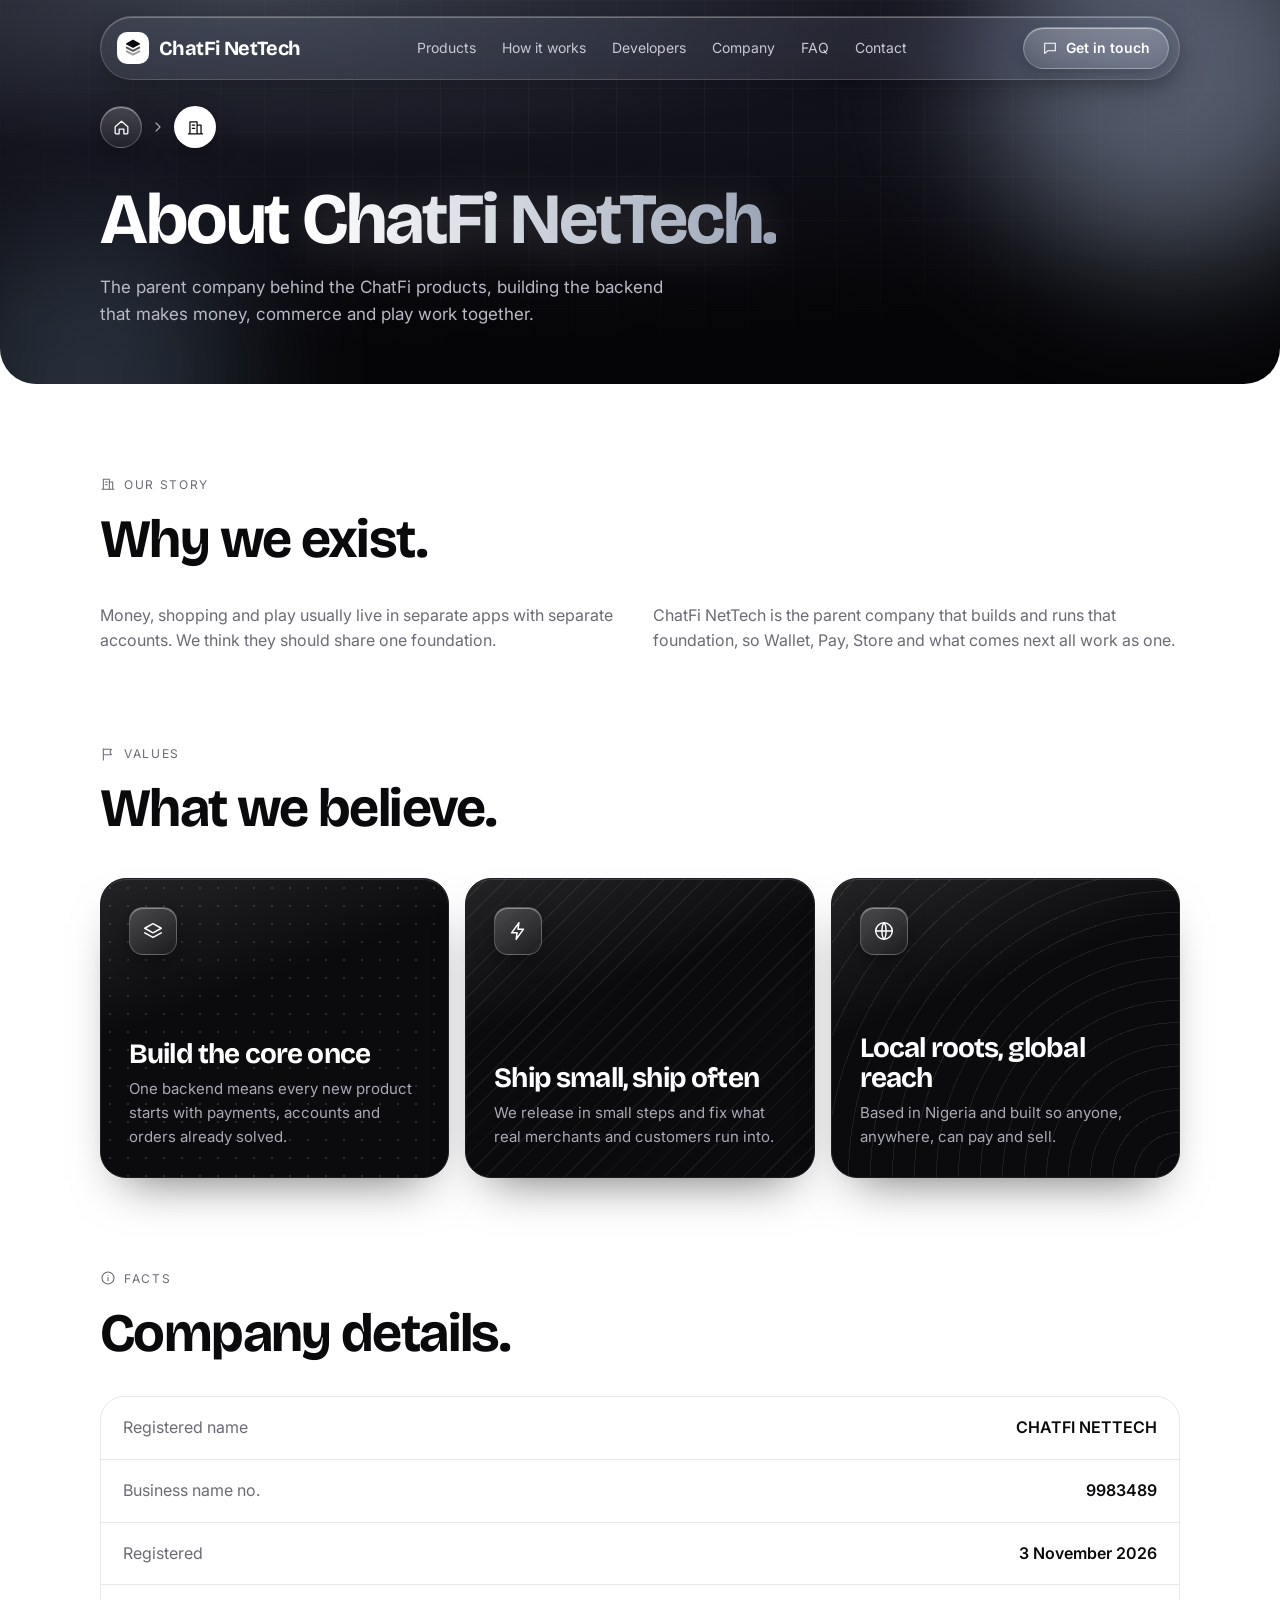
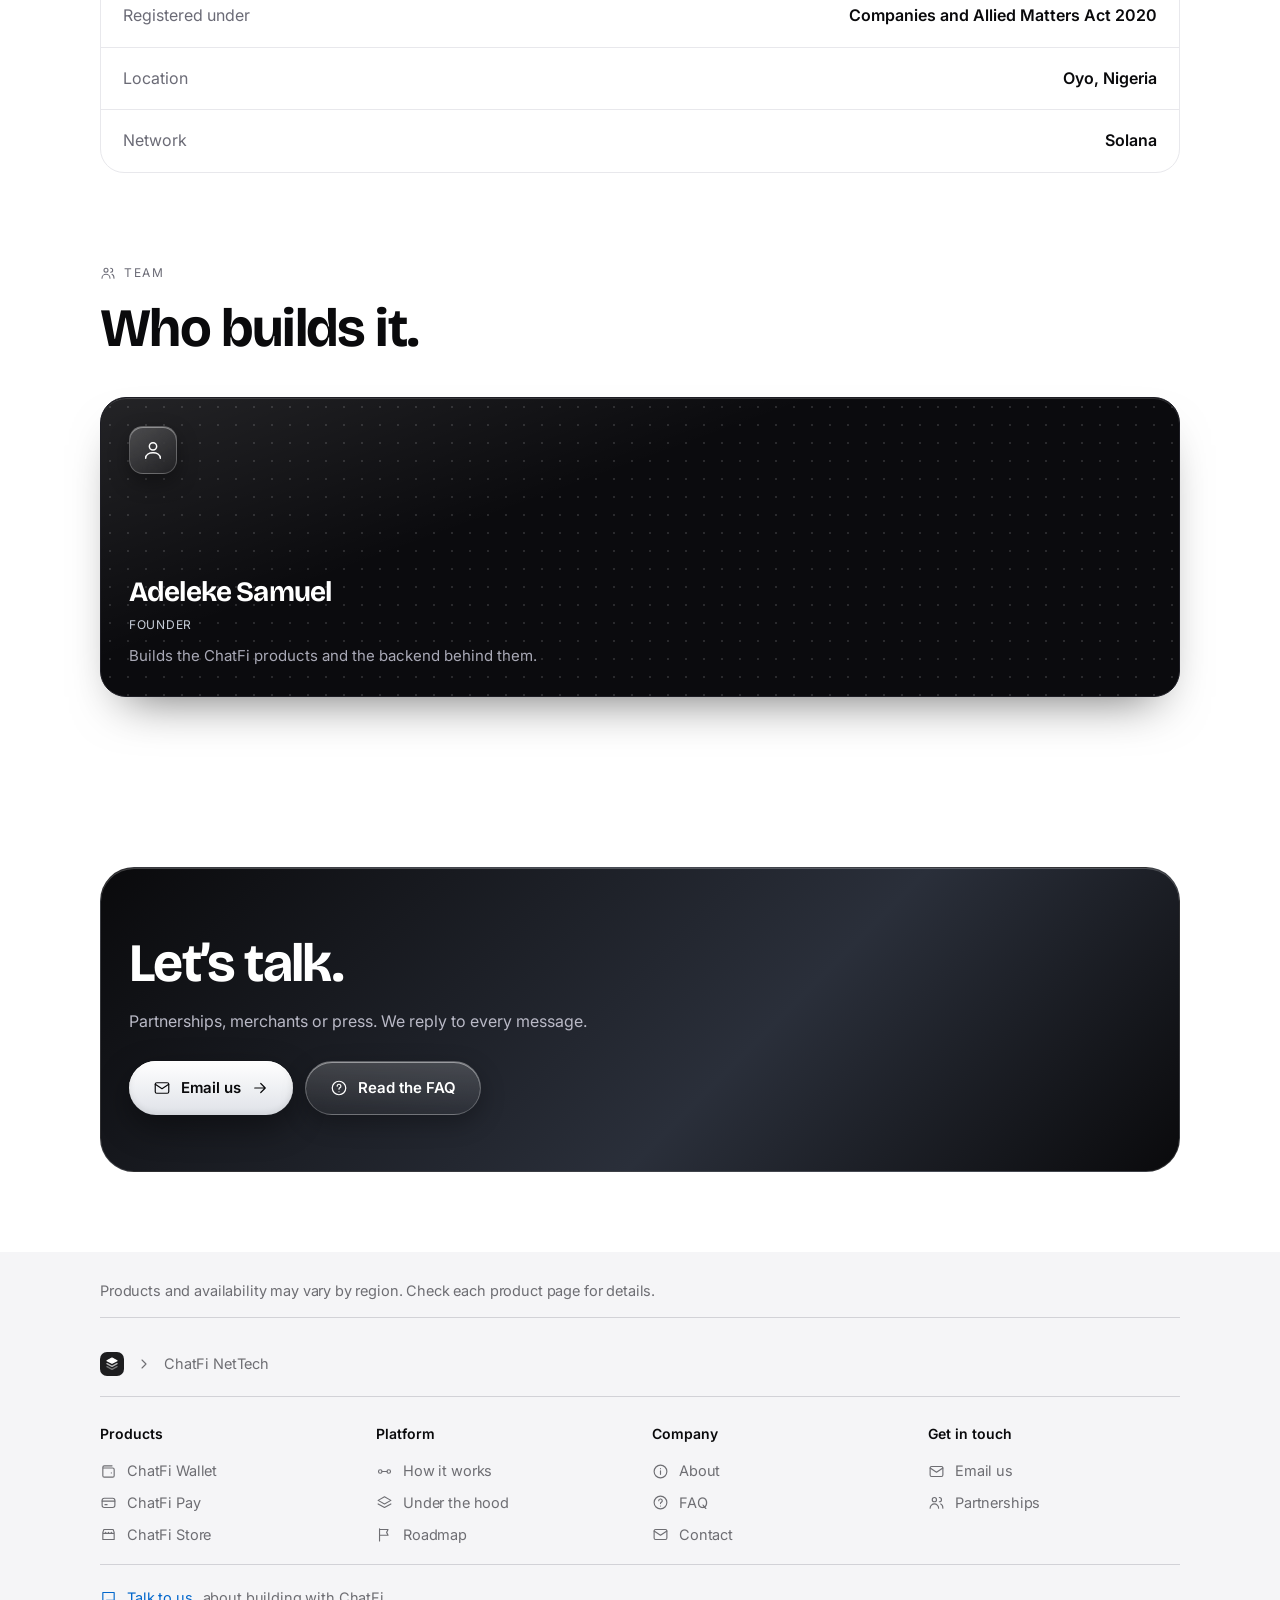
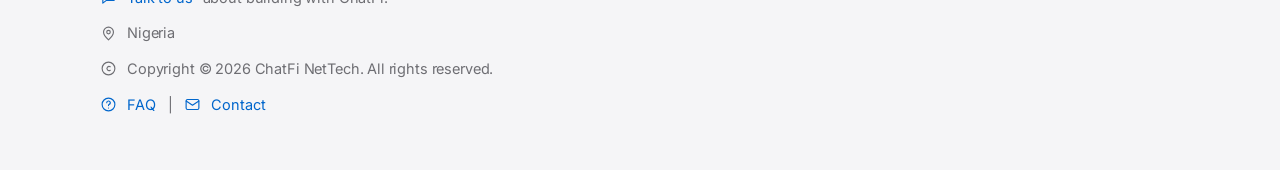
==== commit e7f09def: "Use stack logo and favicon" ====
--- a/about.html
+++ b/about.html
@@ -10,13 +10,14 @@
 <link href="https://fonts.googleapis.com/css2?family=Bricolage+Grotesque:wght@500;700&family=Inter:wght@400;500;600&display=swap" rel="stylesheet">
 <link rel="stylesheet" href="style.css">
 <link rel="stylesheet" href="pages.css">
+<link rel="icon" href="favicon.svg" type="image/svg+xml">
 </head>
 <body>
 <header class="hero page-hero">
 <div class="grid"></div>
 <div class="wrap">
 <nav>
-<a class="brand" href="index.html"><span class="logo"><svg class="i" viewBox="0 0 24 24"><path d="M4 8h12l4-4M20 16H8l-4 4"/></svg></span>ChatFi NetTech</a>
+<a class="brand" href="index.html"><span class="logo"><svg class="i" viewBox="0 0 24 24"><polygon points="12,3 19.5,7 12,11 4.5,7" fill="currentColor" stroke-width="1.8" stroke-linejoin="round"/><path d="M4.5 11.5L12 15.5L19.5 11.5" stroke-width="2.2" opacity=".7"/><path d="M4.5 16L12 20L19.5 16" stroke-width="2.2" opacity=".4"/></svg></span>ChatFi NetTech</a>
 <div class="links"><a href="index.html#products">Products</a><a href="how-it-works.html">How it works</a><a href="under-the-hood.html">Developers</a><a href="about.html">Company</a><a href="faq.html">FAQ</a><a href="index.html#contact">Contact</a></div>
 <a class="pill" href="index.html#contact"><svg class="i" viewBox="0 0 24 24"><path d="M4 5h16v11H9l-5 4V5z"/></svg>Get in touch</a>
 </nav>
@@ -30,7 +31,7 @@
 </main>
 <footer class="ft"><div class="wrap">
 <p class="note">Products and availability may vary by region. Check each product page for details.</p>
-<div class="crumb"><span class="logo"><svg class="i" viewBox="0 0 24 24"><path d="M4 8h12l4-4M20 16H8l-4 4"/></svg></span><svg class="i" viewBox="0 0 24 24"><path d="M9 6l6 6-6 6"/></svg><span>ChatFi NetTech</span></div>
+<div class="crumb"><span class="logo"><svg class="i" viewBox="0 0 24 24"><polygon points="12,3 19.5,7 12,11 4.5,7" fill="currentColor" stroke-width="1.8" stroke-linejoin="round"/><path d="M4.5 11.5L12 15.5L19.5 11.5" stroke-width="2.2" opacity=".7"/><path d="M4.5 16L12 20L19.5 16" stroke-width="2.2" opacity=".4"/></svg></span><svg class="i" viewBox="0 0 24 24"><path d="M9 6l6 6-6 6"/></svg><span>ChatFi NetTech</span></div>
 <div class="fgrid">
 <details class="fs"><summary><span class="sl"><svg class="i" viewBox="0 0 24 24"><rect x="4" y="4" width="7" height="7" rx="1.5"/><rect x="13" y="4" width="7" height="7" rx="1.5"/><rect x="4" y="13" width="7" height="7" rx="1.5"/><rect x="13" y="13" width="7" height="7" rx="1.5"/></svg>Products</span><svg class="i" viewBox="0 0 24 24"><path d="M6 9l6 6 6-6"/></svg></summary><div><a href="index.html#products"><svg class="i" viewBox="0 0 24 24"><path d="M4 7h14a2 2 0 0 1 2 2v9a2 2 0 0 1-2 2H6a2 2 0 0 1-2-2V7zm0 0V6a2 2 0 0 1 2-2h11M16 14h.01"/></svg>ChatFi Wallet</a><a href="https://pay.chatfi.pro"><svg class="i" viewBox="0 0 24 24"><rect x="3" y="6" width="18" height="13" rx="3"/><path d="M3 10h18M7 15h3"/></svg>ChatFi Pay</a><a href="https://chatfi.shop"><svg class="i" viewBox="0 0 24 24"><path d="M4 9l1.5-4h13L20 9M4 9v10h16V9M4 9c0 2 4 2 4 0 0 2 4 2 4 0 0 2 4 2 4 0 0 2 4 2 4 0"/></svg>ChatFi Store</a></div></details>
 <details class="fs"><summary><span class="sl"><svg class="i" viewBox="0 0 24 24"><path d="M12 4l9 5-9 5-9-5 9-5zM3 14l9 5 9-5"/></svg>Platform</span><svg class="i" viewBox="0 0 24 24"><path d="M6 9l6 6 6-6"/></svg></summary><div><a href="how-it-works.html"><svg class="i" viewBox="0 0 24 24"><circle cx="6" cy="12" r="2.5"/><circle cx="18" cy="12" r="2.5"/><path d="M8.5 12h7"/></svg>How it works</a><a href="under-the-hood.html"><svg class="i" viewBox="0 0 24 24"><path d="M12 4l9 5-9 5-9-5 9-5zM3 14l9 5 9-5"/></svg>Under the hood</a><a href="index.html#roadmap"><svg class="i" viewBox="0 0 24 24"><path d="M5 21V4M5 5h12l-2 4 2 4H5"/></svg>Roadmap</a></div></details>
--- a/style.css
+++ b/style.css
@@ -18,7 +18,7 @@
 nav{display:flex;align-items:center;justify-content:space-between;padding:20px 0}
 .brand{font-weight:700;font-size:20px;display:flex;align-items:center;gap:10px}
 .logo{width:32px;height:32px;border-radius:10px;background:#fff;color:#0a0a0c;display:grid;place-items:center}
-.logo svg{width:17px;height:17px}
+.logo svg{width:20px;height:20px}
 .links{display:flex;gap:26px;font-size:14px;color:#c9c9d4}
 .links a:hover{color:#fff}
 .pill{border:1px solid rgba(255,255,255,.28);padding:9px 18px;border-radius:99px;font-size:14px;font-weight:600;transition:.25s}
@@ -112,7 +112,7 @@
 .ft a{color:var(--ftx)}.ft a:hover{text-decoration:underline}
 .ft .fl a,.ft .fb a{color:var(--flk)}
 .crumb{display:flex;align-items:center;gap:12px;padding:20px 0;border-bottom:1px solid var(--fln);margin-bottom:0}
-.crumb .logo{width:24px;height:24px;border-radius:7px;background:#1d1d1f;color:#fff}.crumb .logo svg{width:13px;height:13px}
+.crumb .logo{width:24px;height:24px;border-radius:7px;background:#1d1d1f;color:#fff}.crumb .logo svg{width:15px;height:15px}
 .crumb svg.i{width:16px;height:16px}
 .fgrid{margin-bottom:22px}
 .fs{border-bottom:1px solid var(--fln);padding:0}
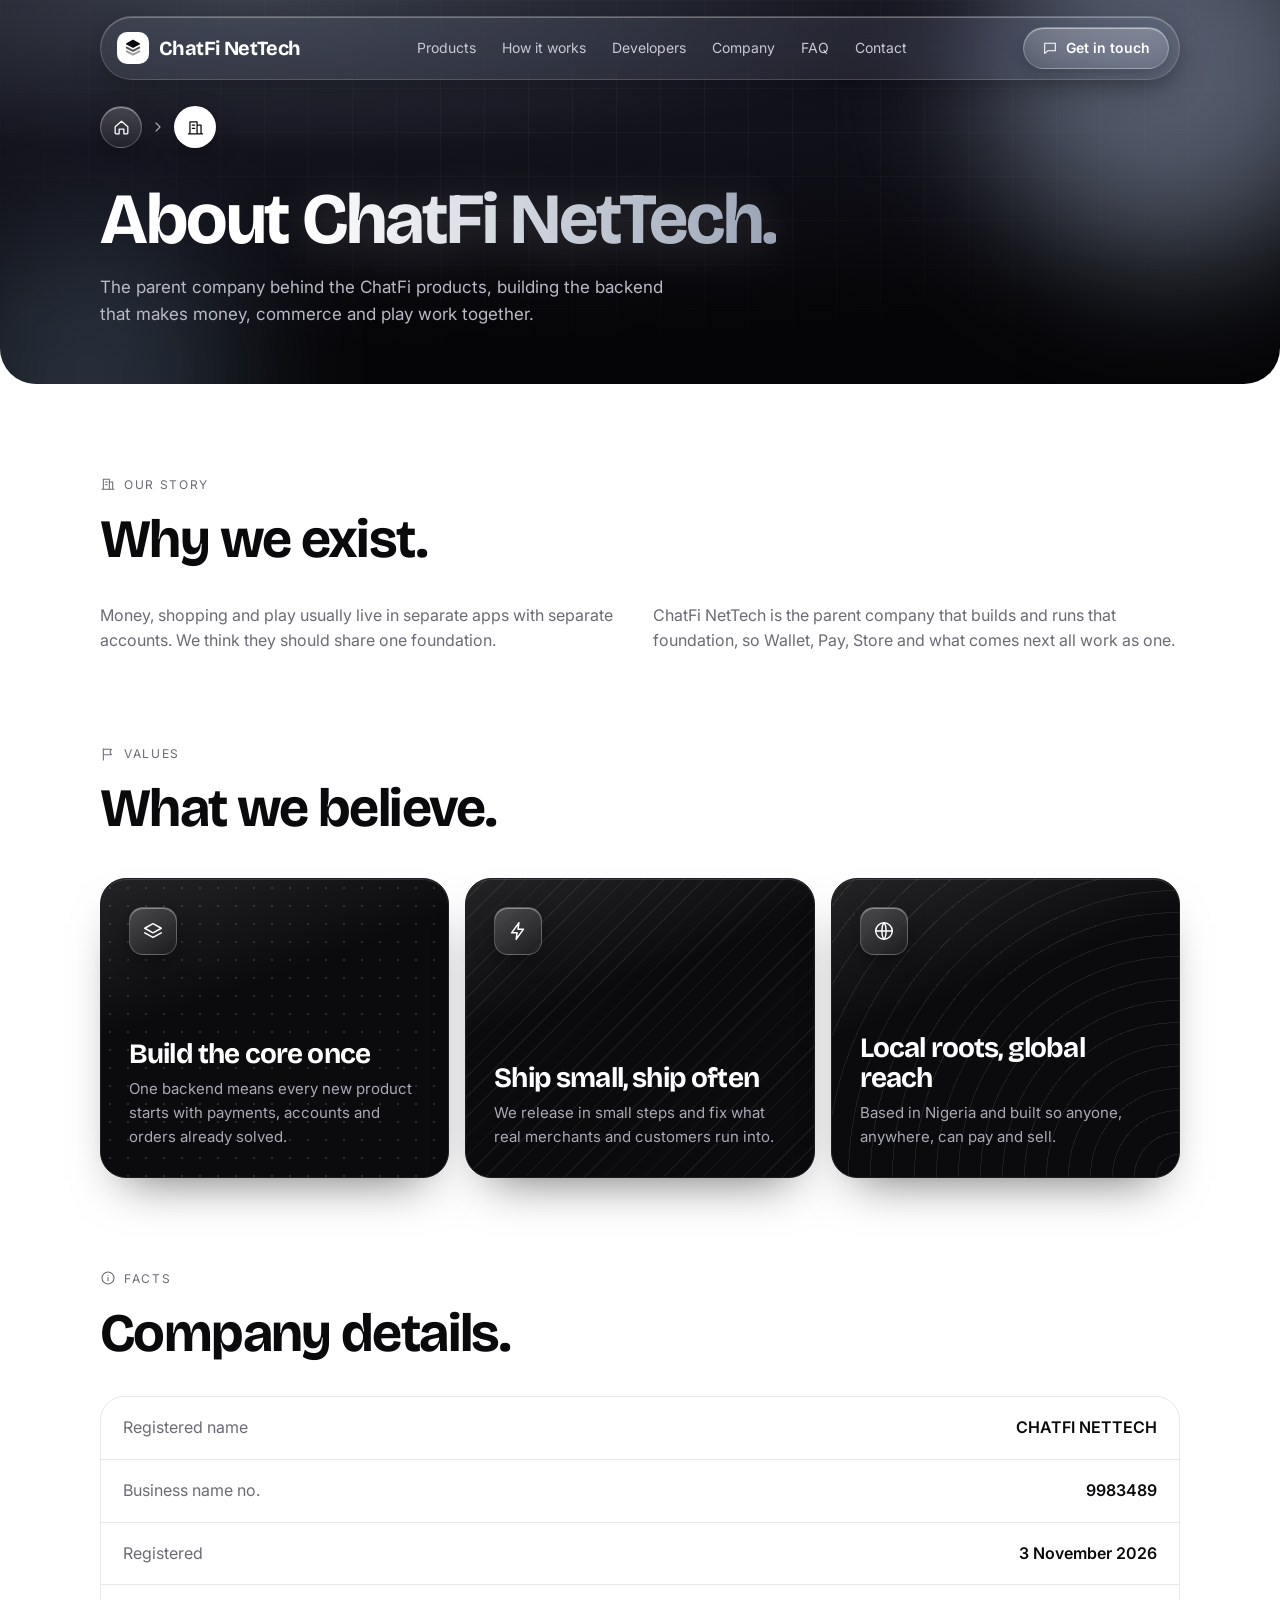
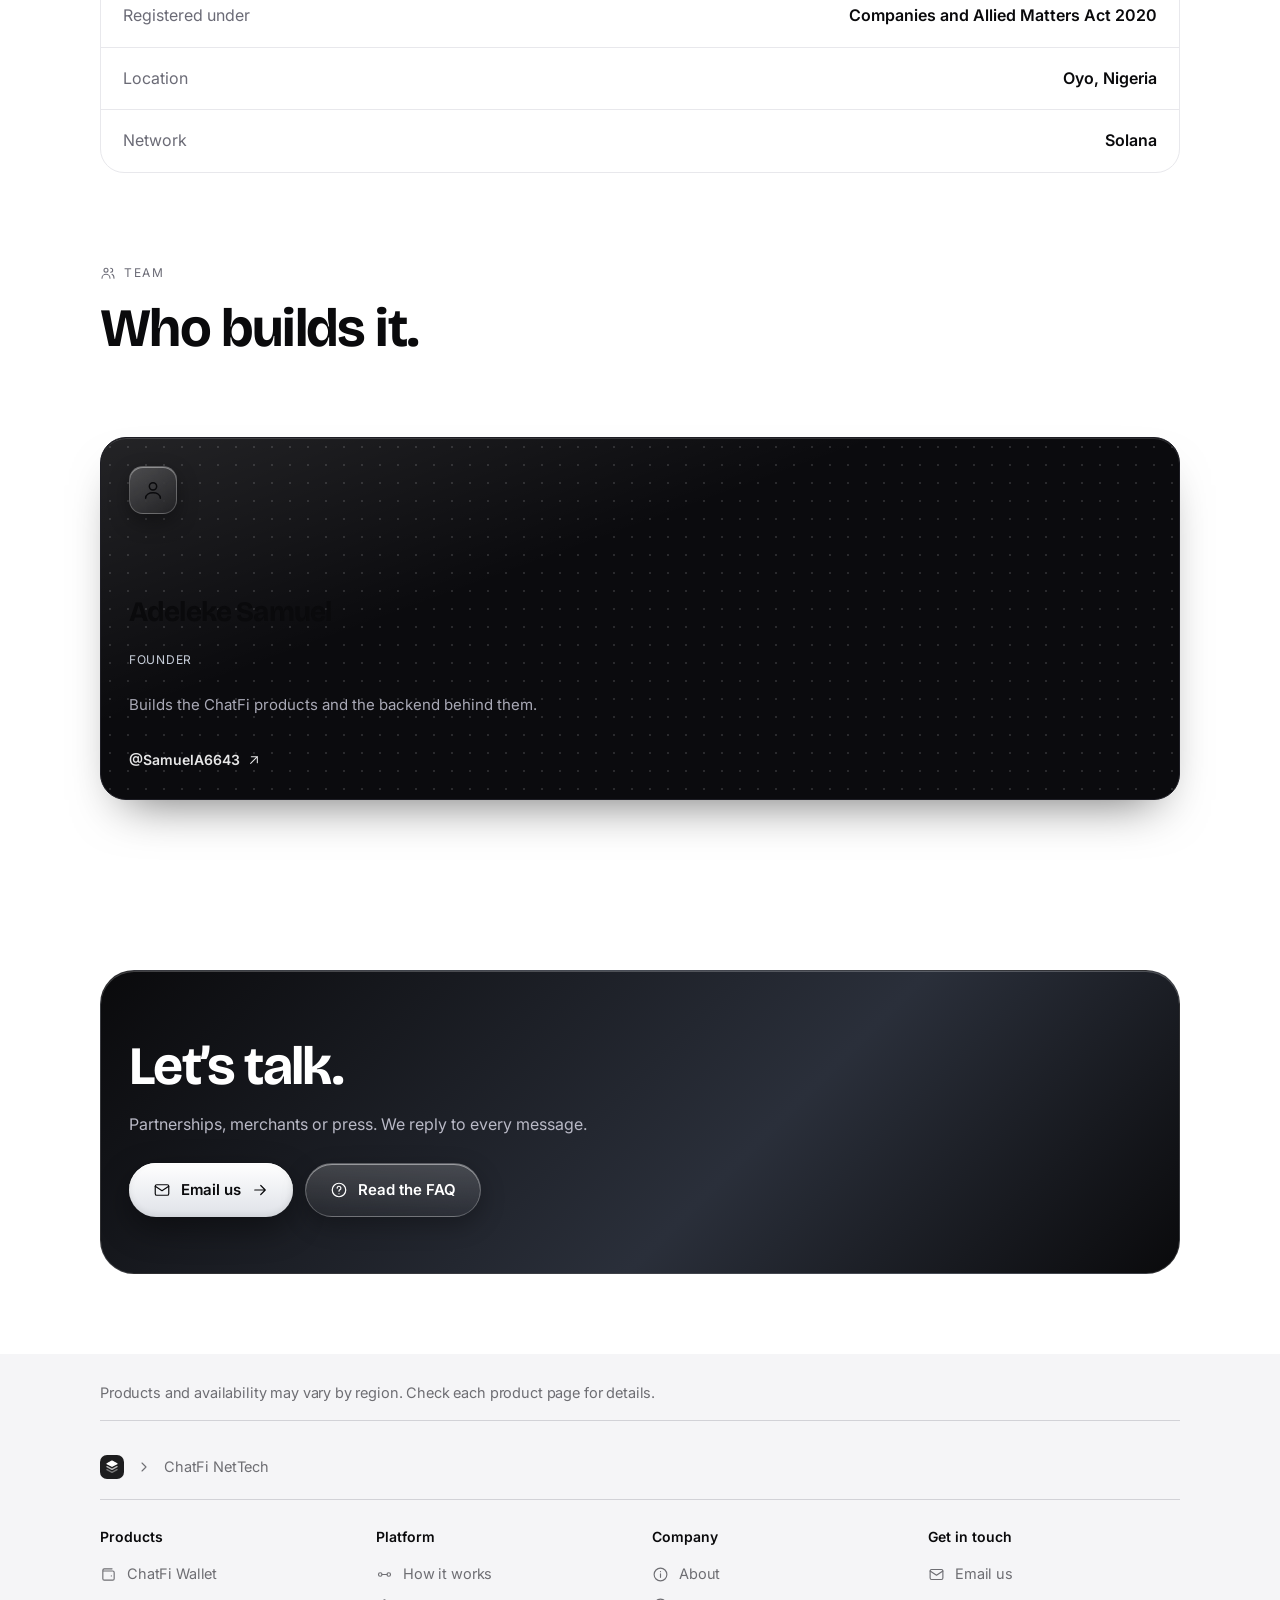
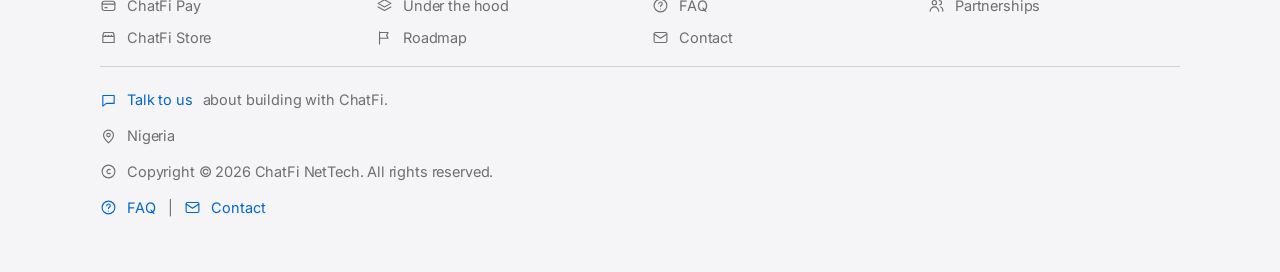
==== commit 99eb7a88: "About: founder card links to X profile" ====
--- a/about.html
+++ b/about.html
@@ -27,7 +27,7 @@
 </div>
 </header>
 <main class="wrap">
-<section><div class="rv"><span class="tag"><svg class="i" viewBox="0 0 24 24"><path d="M5 20V5h9v15M14 9h5v11M3 20h18M8 9h3M8 13h3"/></svg>Our story</span><h2>Why we exist.</h2></div><div class="two rv"><p>Money, shopping and play usually live in separate apps with separate accounts. We think they should share one foundation.</p><p>ChatFi NetTech is the parent company that builds and runs that foundation, so Wallet, Pay, Store and what comes next all work as one.</p></div></section><section><div class="rv"><span class="tag"><svg class="i" viewBox="0 0 24 24"><path d="M5 21V4M5 5h12l-2 4 2 4H5"/></svg>Values</span><h2>What we believe.</h2></div><div class="cards rv"><div class="card st"><div class="pat p1"></div><div class="ic"><svg class="i" viewBox="0 0 24 24"><path d="M12 4l9 5-9 5-9-5 9-5zM3 14l9 5 9-5"/></svg></div><h3>Build the core once</h3><p>One backend means every new product starts with payments, accounts and orders already solved.</p></div><div class="card st"><div class="pat p2"></div><div class="ic"><svg class="i" viewBox="0 0 24 24"><path d="M13 3L5 14h6l-1 7 8-11h-6l1-7z"/></svg></div><h3>Ship small, ship often</h3><p>We release in small steps and fix what real merchants and customers run into.</p></div><div class="card st"><div class="pat p3"></div><div class="ic"><svg class="i" viewBox="0 0 24 24"><circle cx="12" cy="12" r="9"/><path d="M3 12h18M12 3c3 3 3 15 0 18M12 3c-3 3-3 15 0 18"/></svg></div><h3>Local roots, global reach</h3><p>Based in Nigeria and built so anyone, anywhere, can pay and sell.</p></div></div></section><section><div class="rv"><span class="tag"><svg class="i" viewBox="0 0 24 24"><circle cx="12" cy="12" r="9"/><path d="M12 11v5M12 8h.01"/></svg>Facts</span><h2>Company details.</h2></div><div class="kv rv"><div><span>Registered name</span><b>CHATFI NETTECH</b></div><div><span>Business name no.</span><b>9983489</b></div><div><span>Registered</span><b>3 November 2026</b></div><div><span>Registered under</span><b>Companies and Allied Matters Act 2020</b></div><div><span>Location</span><b>Oyo, Nigeria</b></div><div><span>Network</span><b>Solana</b></div></div></section><section><div class="rv"><span class="tag"><svg class="i" viewBox="0 0 24 24"><circle cx="9" cy="8" r="3"/><path d="M3 20c0-3.5 3-6 6-6s6 2.5 6 6M16 5a3 3 0 0 1 0 6M18 14c2 .8 3 3 3 6"/></svg>Team</span><h2>Who builds it.</h2></div><div class="cards rv"><div class="card st"><div class="pat p1"></div><div class="ic"><svg class="i" viewBox="0 0 24 24"><circle cx="12" cy="8" r="4"/><path d="M4 21c0-4 4-6 8-6s8 2 8 6"/></svg></div><h3>Adeleke Samuel</h3><span class="pur">Founder</span><p>Builds the ChatFi products and the backend behind them.</p></div></div></section><section><div class="band sm rv"><h2>Let’s talk.</h2><p>Partnerships, merchants or press. We reply to every message.</p><div class="cta"><a class="btn w" href="mailto:adelekesamuel917@gmail.com"><svg class="i" viewBox="0 0 24 24"><rect x="3" y="5" width="18" height="14" rx="2"/><path d="M3 7l9 6 9-6"/></svg>Email us <svg class="i" viewBox="0 0 24 24"><path d="M5 12h14M13 6l6 6-6 6"/></svg></a><a class="btn o" href="faq.html"><svg class="i" viewBox="0 0 24 24"><circle cx="12" cy="12" r="9"/><path d="M9.5 9.5a2.5 2.5 0 1 1 3.5 2.3c-.7.4-1 .9-1 1.7M12 17h.01"/></svg>Read the FAQ</a></div></div></section>
+<section><div class="rv"><span class="tag"><svg class="i" viewBox="0 0 24 24"><path d="M5 20V5h9v15M14 9h5v11M3 20h18M8 9h3M8 13h3"/></svg>Our story</span><h2>Why we exist.</h2></div><div class="two rv"><p>Money, shopping and play usually live in separate apps with separate accounts. We think they should share one foundation.</p><p>ChatFi NetTech is the parent company that builds and runs that foundation, so Wallet, Pay, Store and what comes next all work as one.</p></div></section><section><div class="rv"><span class="tag"><svg class="i" viewBox="0 0 24 24"><path d="M5 21V4M5 5h12l-2 4 2 4H5"/></svg>Values</span><h2>What we believe.</h2></div><div class="cards rv"><div class="card st"><div class="pat p1"></div><div class="ic"><svg class="i" viewBox="0 0 24 24"><path d="M12 4l9 5-9 5-9-5 9-5zM3 14l9 5 9-5"/></svg></div><h3>Build the core once</h3><p>One backend means every new product starts with payments, accounts and orders already solved.</p></div><div class="card st"><div class="pat p2"></div><div class="ic"><svg class="i" viewBox="0 0 24 24"><path d="M13 3L5 14h6l-1 7 8-11h-6l1-7z"/></svg></div><h3>Ship small, ship often</h3><p>We release in small steps and fix what real merchants and customers run into.</p></div><div class="card st"><div class="pat p3"></div><div class="ic"><svg class="i" viewBox="0 0 24 24"><circle cx="12" cy="12" r="9"/><path d="M3 12h18M12 3c3 3 3 15 0 18M12 3c-3 3-3 15 0 18"/></svg></div><h3>Local roots, global reach</h3><p>Based in Nigeria and built so anyone, anywhere, can pay and sell.</p></div></div></section><section><div class="rv"><span class="tag"><svg class="i" viewBox="0 0 24 24"><circle cx="12" cy="12" r="9"/><path d="M12 11v5M12 8h.01"/></svg>Facts</span><h2>Company details.</h2></div><div class="kv rv"><div><span>Registered name</span><b>CHATFI NETTECH</b></div><div><span>Business name no.</span><b>9983489</b></div><div><span>Registered</span><b>3 November 2026</b></div><div><span>Registered under</span><b>Companies and Allied Matters Act 2020</b></div><div><span>Location</span><b>Oyo, Nigeria</b></div><div><span>Network</span><b>Solana</b></div></div></section><section><div class="rv"><span class="tag"><svg class="i" viewBox="0 0 24 24"><circle cx="9" cy="8" r="3"/><path d="M3 20c0-3.5 3-6 6-6s6 2.5 6 6M16 5a3 3 0 0 1 0 6M18 14c2 .8 3 3 3 6"/></svg>Team</span><h2>Who builds it.</h2></div><div class="cards rv"><a class="card st tl" href="https://x.com/SamuelA6643" target="_blank" rel="noopener noreferrer" aria-label="Adeleke Samuel on X (opens in a new tab)"><div class="pat p1"></div><div class="ic"><svg class="i" viewBox="0 0 24 24"><circle cx="12" cy="8" r="4"/><path d="M4 21c0-4 4-6 8-6s8 2 8 6"/></svg></div><h3>Adeleke Samuel</h3><span class="pur">Founder</span><p>Builds the ChatFi products and the backend behind them.</p><span class="xl">@SamuelA6643<svg class="i" viewBox="0 0 24 24"><path d="M7 17L17 7M8 7h9v9"/></svg></span></a></div><style>a.card.tl{color:inherit;text-decoration:none;cursor:pointer;transition:transform .25s}a.card.tl:hover{transform:translateY(-3px)}a.card.tl:focus-visible{outline:2px solid #0a0a0a;outline-offset:3px}a.card.tl .xl{display:inline-flex;align-items:center;gap:6px;margin-top:18px;font-size:14px;font-weight:600;color:#fff;opacity:.9}a.card.tl .xl svg{width:16px;height:16px}@media (prefers-reduced-motion:reduce){a.card.tl{transition:none}a.card.tl:hover{transform:none}}</style></section><section><div class="band sm rv"><h2>Let’s talk.</h2><p>Partnerships, merchants or press. We reply to every message.</p><div class="cta"><a class="btn w" href="mailto:adelekesamuel917@gmail.com"><svg class="i" viewBox="0 0 24 24"><rect x="3" y="5" width="18" height="14" rx="2"/><path d="M3 7l9 6 9-6"/></svg>Email us <svg class="i" viewBox="0 0 24 24"><path d="M5 12h14M13 6l6 6-6 6"/></svg></a><a class="btn o" href="faq.html"><svg class="i" viewBox="0 0 24 24"><circle cx="12" cy="12" r="9"/><path d="M9.5 9.5a2.5 2.5 0 1 1 3.5 2.3c-.7.4-1 .9-1 1.7M12 17h.01"/></svg>Read the FAQ</a></div></div></section>
 </main>
 <footer class="ft"><div class="wrap">
 <p class="note">Products and availability may vary by region. Check each product page for details.</p>
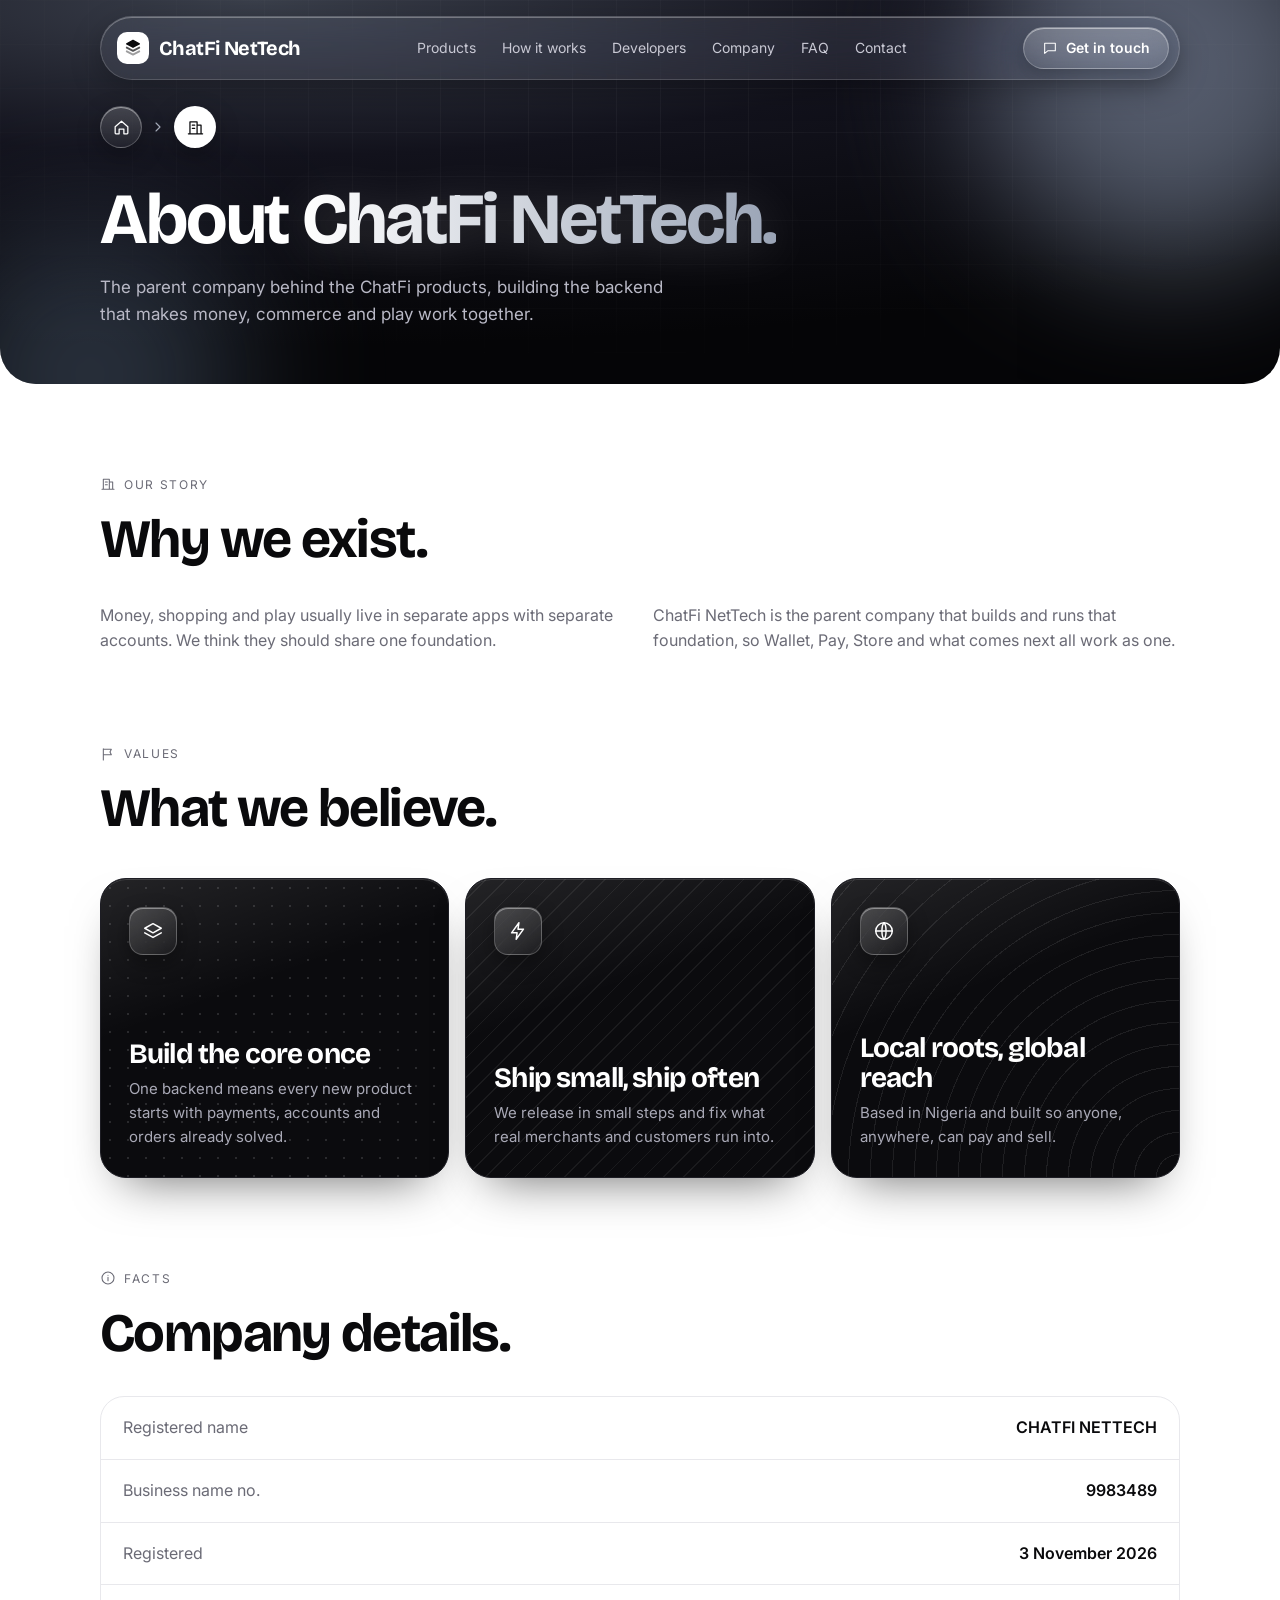
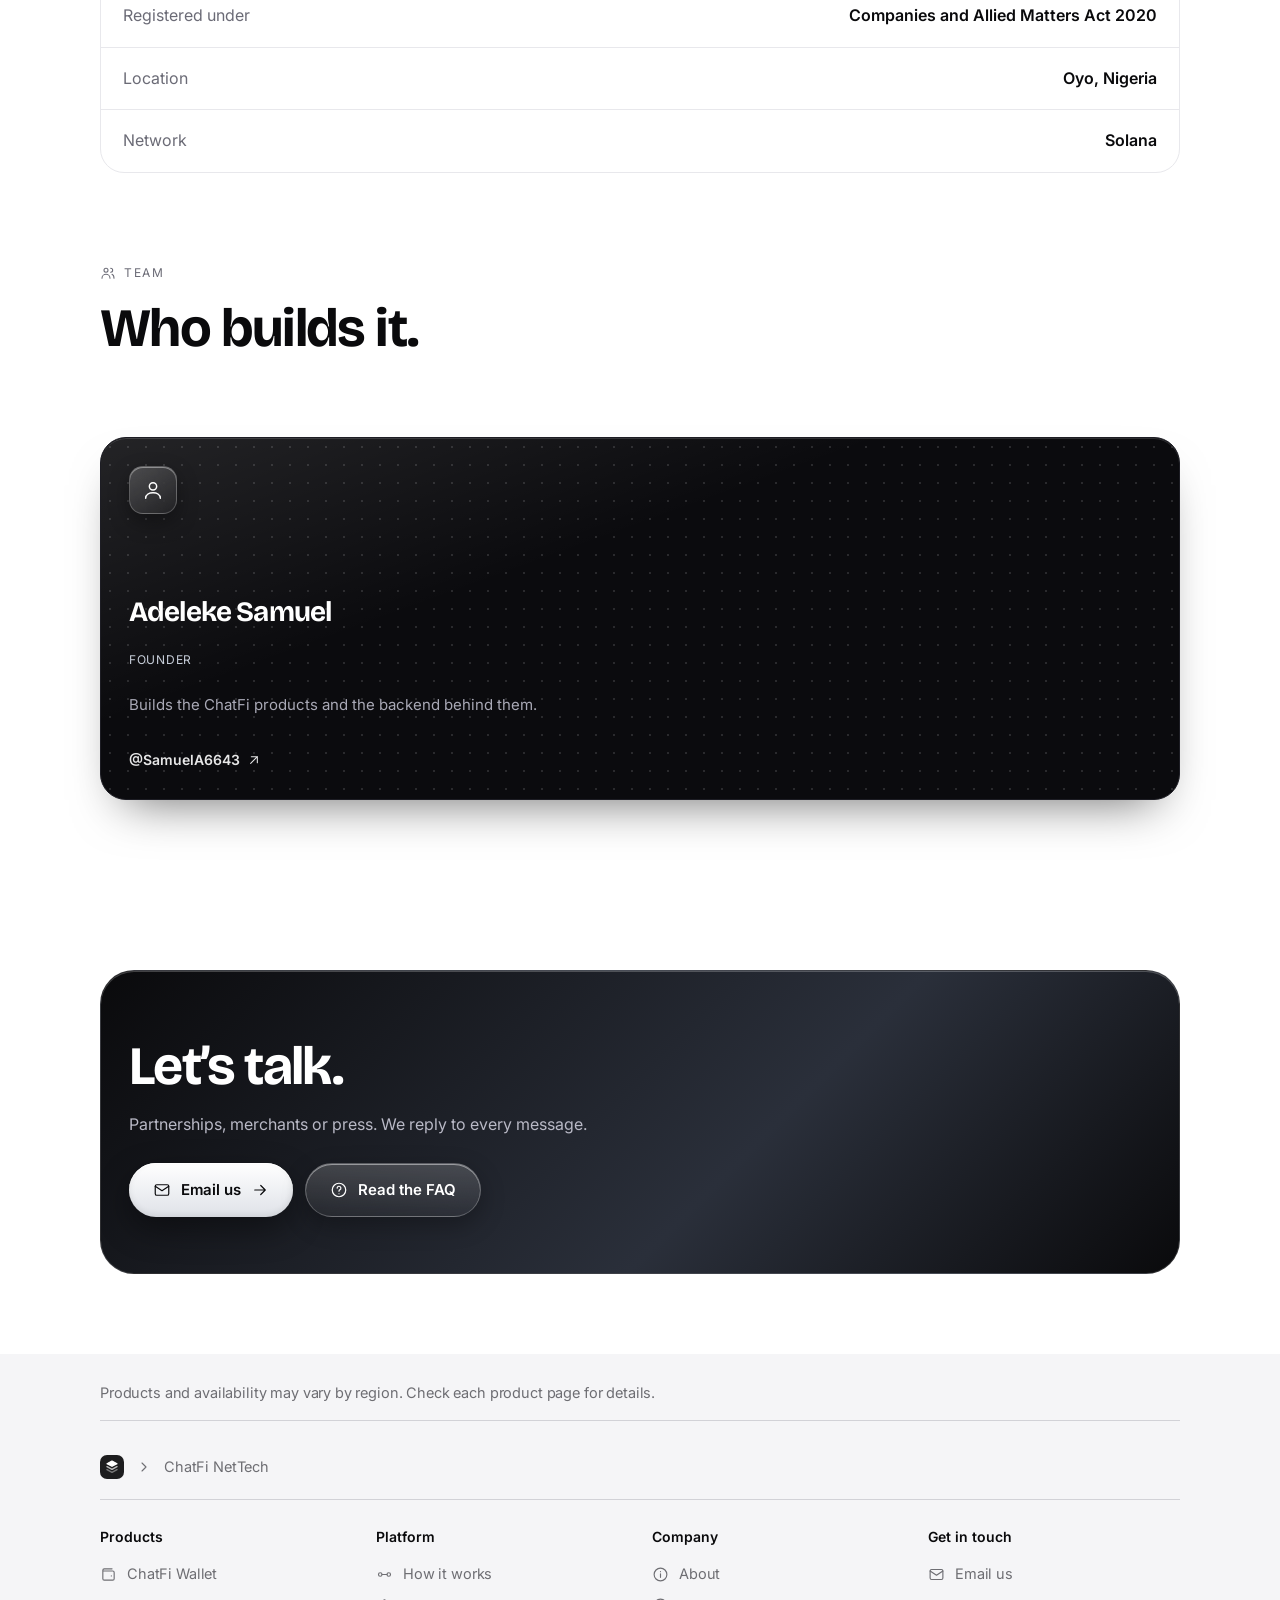
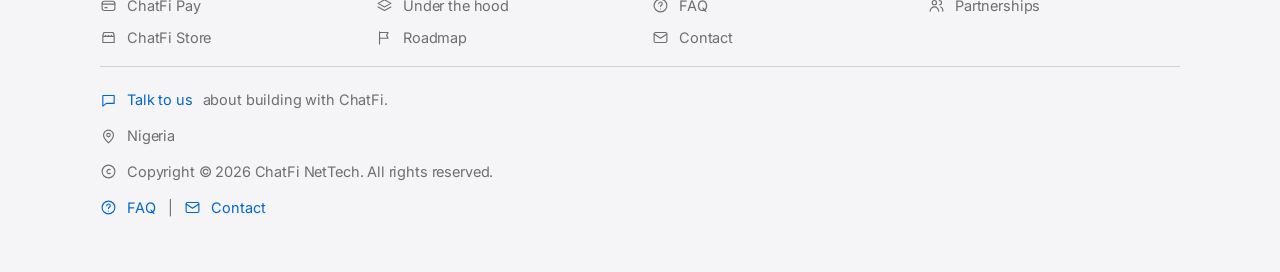
==== commit b8fc3616: "About: keep founder card text white" ====
--- a/about.html
+++ b/about.html
@@ -27,7 +27,7 @@
 </div>
 </header>
 <main class="wrap">
-<section><div class="rv"><span class="tag"><svg class="i" viewBox="0 0 24 24"><path d="M5 20V5h9v15M14 9h5v11M3 20h18M8 9h3M8 13h3"/></svg>Our story</span><h2>Why we exist.</h2></div><div class="two rv"><p>Money, shopping and play usually live in separate apps with separate accounts. We think they should share one foundation.</p><p>ChatFi NetTech is the parent company that builds and runs that foundation, so Wallet, Pay, Store and what comes next all work as one.</p></div></section><section><div class="rv"><span class="tag"><svg class="i" viewBox="0 0 24 24"><path d="M5 21V4M5 5h12l-2 4 2 4H5"/></svg>Values</span><h2>What we believe.</h2></div><div class="cards rv"><div class="card st"><div class="pat p1"></div><div class="ic"><svg class="i" viewBox="0 0 24 24"><path d="M12 4l9 5-9 5-9-5 9-5zM3 14l9 5 9-5"/></svg></div><h3>Build the core once</h3><p>One backend means every new product starts with payments, accounts and orders already solved.</p></div><div class="card st"><div class="pat p2"></div><div class="ic"><svg class="i" viewBox="0 0 24 24"><path d="M13 3L5 14h6l-1 7 8-11h-6l1-7z"/></svg></div><h3>Ship small, ship often</h3><p>We release in small steps and fix what real merchants and customers run into.</p></div><div class="card st"><div class="pat p3"></div><div class="ic"><svg class="i" viewBox="0 0 24 24"><circle cx="12" cy="12" r="9"/><path d="M3 12h18M12 3c3 3 3 15 0 18M12 3c-3 3-3 15 0 18"/></svg></div><h3>Local roots, global reach</h3><p>Based in Nigeria and built so anyone, anywhere, can pay and sell.</p></div></div></section><section><div class="rv"><span class="tag"><svg class="i" viewBox="0 0 24 24"><circle cx="12" cy="12" r="9"/><path d="M12 11v5M12 8h.01"/></svg>Facts</span><h2>Company details.</h2></div><div class="kv rv"><div><span>Registered name</span><b>CHATFI NETTECH</b></div><div><span>Business name no.</span><b>9983489</b></div><div><span>Registered</span><b>3 November 2026</b></div><div><span>Registered under</span><b>Companies and Allied Matters Act 2020</b></div><div><span>Location</span><b>Oyo, Nigeria</b></div><div><span>Network</span><b>Solana</b></div></div></section><section><div class="rv"><span class="tag"><svg class="i" viewBox="0 0 24 24"><circle cx="9" cy="8" r="3"/><path d="M3 20c0-3.5 3-6 6-6s6 2.5 6 6M16 5a3 3 0 0 1 0 6M18 14c2 .8 3 3 3 6"/></svg>Team</span><h2>Who builds it.</h2></div><div class="cards rv"><a class="card st tl" href="https://x.com/SamuelA6643" target="_blank" rel="noopener noreferrer" aria-label="Adeleke Samuel on X (opens in a new tab)"><div class="pat p1"></div><div class="ic"><svg class="i" viewBox="0 0 24 24"><circle cx="12" cy="8" r="4"/><path d="M4 21c0-4 4-6 8-6s8 2 8 6"/></svg></div><h3>Adeleke Samuel</h3><span class="pur">Founder</span><p>Builds the ChatFi products and the backend behind them.</p><span class="xl">@SamuelA6643<svg class="i" viewBox="0 0 24 24"><path d="M7 17L17 7M8 7h9v9"/></svg></span></a></div><style>a.card.tl{color:inherit;text-decoration:none;cursor:pointer;transition:transform .25s}a.card.tl:hover{transform:translateY(-3px)}a.card.tl:focus-visible{outline:2px solid #0a0a0a;outline-offset:3px}a.card.tl .xl{display:inline-flex;align-items:center;gap:6px;margin-top:18px;font-size:14px;font-weight:600;color:#fff;opacity:.9}a.card.tl .xl svg{width:16px;height:16px}@media (prefers-reduced-motion:reduce){a.card.tl{transition:none}a.card.tl:hover{transform:none}}</style></section><section><div class="band sm rv"><h2>Let’s talk.</h2><p>Partnerships, merchants or press. We reply to every message.</p><div class="cta"><a class="btn w" href="mailto:adelekesamuel917@gmail.com"><svg class="i" viewBox="0 0 24 24"><rect x="3" y="5" width="18" height="14" rx="2"/><path d="M3 7l9 6 9-6"/></svg>Email us <svg class="i" viewBox="0 0 24 24"><path d="M5 12h14M13 6l6 6-6 6"/></svg></a><a class="btn o" href="faq.html"><svg class="i" viewBox="0 0 24 24"><circle cx="12" cy="12" r="9"/><path d="M9.5 9.5a2.5 2.5 0 1 1 3.5 2.3c-.7.4-1 .9-1 1.7M12 17h.01"/></svg>Read the FAQ</a></div></div></section>
+<section><div class="rv"><span class="tag"><svg class="i" viewBox="0 0 24 24"><path d="M5 20V5h9v15M14 9h5v11M3 20h18M8 9h3M8 13h3"/></svg>Our story</span><h2>Why we exist.</h2></div><div class="two rv"><p>Money, shopping and play usually live in separate apps with separate accounts. We think they should share one foundation.</p><p>ChatFi NetTech is the parent company that builds and runs that foundation, so Wallet, Pay, Store and what comes next all work as one.</p></div></section><section><div class="rv"><span class="tag"><svg class="i" viewBox="0 0 24 24"><path d="M5 21V4M5 5h12l-2 4 2 4H5"/></svg>Values</span><h2>What we believe.</h2></div><div class="cards rv"><div class="card st"><div class="pat p1"></div><div class="ic"><svg class="i" viewBox="0 0 24 24"><path d="M12 4l9 5-9 5-9-5 9-5zM3 14l9 5 9-5"/></svg></div><h3>Build the core once</h3><p>One backend means every new product starts with payments, accounts and orders already solved.</p></div><div class="card st"><div class="pat p2"></div><div class="ic"><svg class="i" viewBox="0 0 24 24"><path d="M13 3L5 14h6l-1 7 8-11h-6l1-7z"/></svg></div><h3>Ship small, ship often</h3><p>We release in small steps and fix what real merchants and customers run into.</p></div><div class="card st"><div class="pat p3"></div><div class="ic"><svg class="i" viewBox="0 0 24 24"><circle cx="12" cy="12" r="9"/><path d="M3 12h18M12 3c3 3 3 15 0 18M12 3c-3 3-3 15 0 18"/></svg></div><h3>Local roots, global reach</h3><p>Based in Nigeria and built so anyone, anywhere, can pay and sell.</p></div></div></section><section><div class="rv"><span class="tag"><svg class="i" viewBox="0 0 24 24"><circle cx="12" cy="12" r="9"/><path d="M12 11v5M12 8h.01"/></svg>Facts</span><h2>Company details.</h2></div><div class="kv rv"><div><span>Registered name</span><b>CHATFI NETTECH</b></div><div><span>Business name no.</span><b>9983489</b></div><div><span>Registered</span><b>3 November 2026</b></div><div><span>Registered under</span><b>Companies and Allied Matters Act 2020</b></div><div><span>Location</span><b>Oyo, Nigeria</b></div><div><span>Network</span><b>Solana</b></div></div></section><section><div class="rv"><span class="tag"><svg class="i" viewBox="0 0 24 24"><circle cx="9" cy="8" r="3"/><path d="M3 20c0-3.5 3-6 6-6s6 2.5 6 6M16 5a3 3 0 0 1 0 6M18 14c2 .8 3 3 3 6"/></svg>Team</span><h2>Who builds it.</h2></div><div class="cards rv"><a class="card st tl" href="https://x.com/SamuelA6643" target="_blank" rel="noopener noreferrer" aria-label="Adeleke Samuel on X (opens in a new tab)"><div class="pat p1"></div><div class="ic"><svg class="i" viewBox="0 0 24 24"><circle cx="12" cy="8" r="4"/><path d="M4 21c0-4 4-6 8-6s8 2 8 6"/></svg></div><h3>Adeleke Samuel</h3><span class="pur">Founder</span><p>Builds the ChatFi products and the backend behind them.</p><span class="xl">@SamuelA6643<svg class="i" viewBox="0 0 24 24"><path d="M7 17L17 7M8 7h9v9"/></svg></span></a></div><style>a.card.tl{color:#fff;text-decoration:none;cursor:pointer;transition:transform .25s}a.card.tl:hover{transform:translateY(-3px)}a.card.tl:focus-visible{outline:2px solid #0a0a0a;outline-offset:3px}a.card.tl .xl{display:inline-flex;align-items:center;gap:6px;margin-top:18px;font-size:14px;font-weight:600;color:#fff;opacity:.9}a.card.tl .xl svg{width:16px;height:16px}@media (prefers-reduced-motion:reduce){a.card.tl{transition:none}a.card.tl:hover{transform:none}}</style></section><section><div class="band sm rv"><h2>Let’s talk.</h2><p>Partnerships, merchants or press. We reply to every message.</p><div class="cta"><a class="btn w" href="mailto:adelekesamuel917@gmail.com"><svg class="i" viewBox="0 0 24 24"><rect x="3" y="5" width="18" height="14" rx="2"/><path d="M3 7l9 6 9-6"/></svg>Email us <svg class="i" viewBox="0 0 24 24"><path d="M5 12h14M13 6l6 6-6 6"/></svg></a><a class="btn o" href="faq.html"><svg class="i" viewBox="0 0 24 24"><circle cx="12" cy="12" r="9"/><path d="M9.5 9.5a2.5 2.5 0 1 1 3.5 2.3c-.7.4-1 .9-1 1.7M12 17h.01"/></svg>Read the FAQ</a></div></div></section>
 </main>
 <footer class="ft"><div class="wrap">
 <p class="note">Products and availability may vary by region. Check each product page for details.</p>
